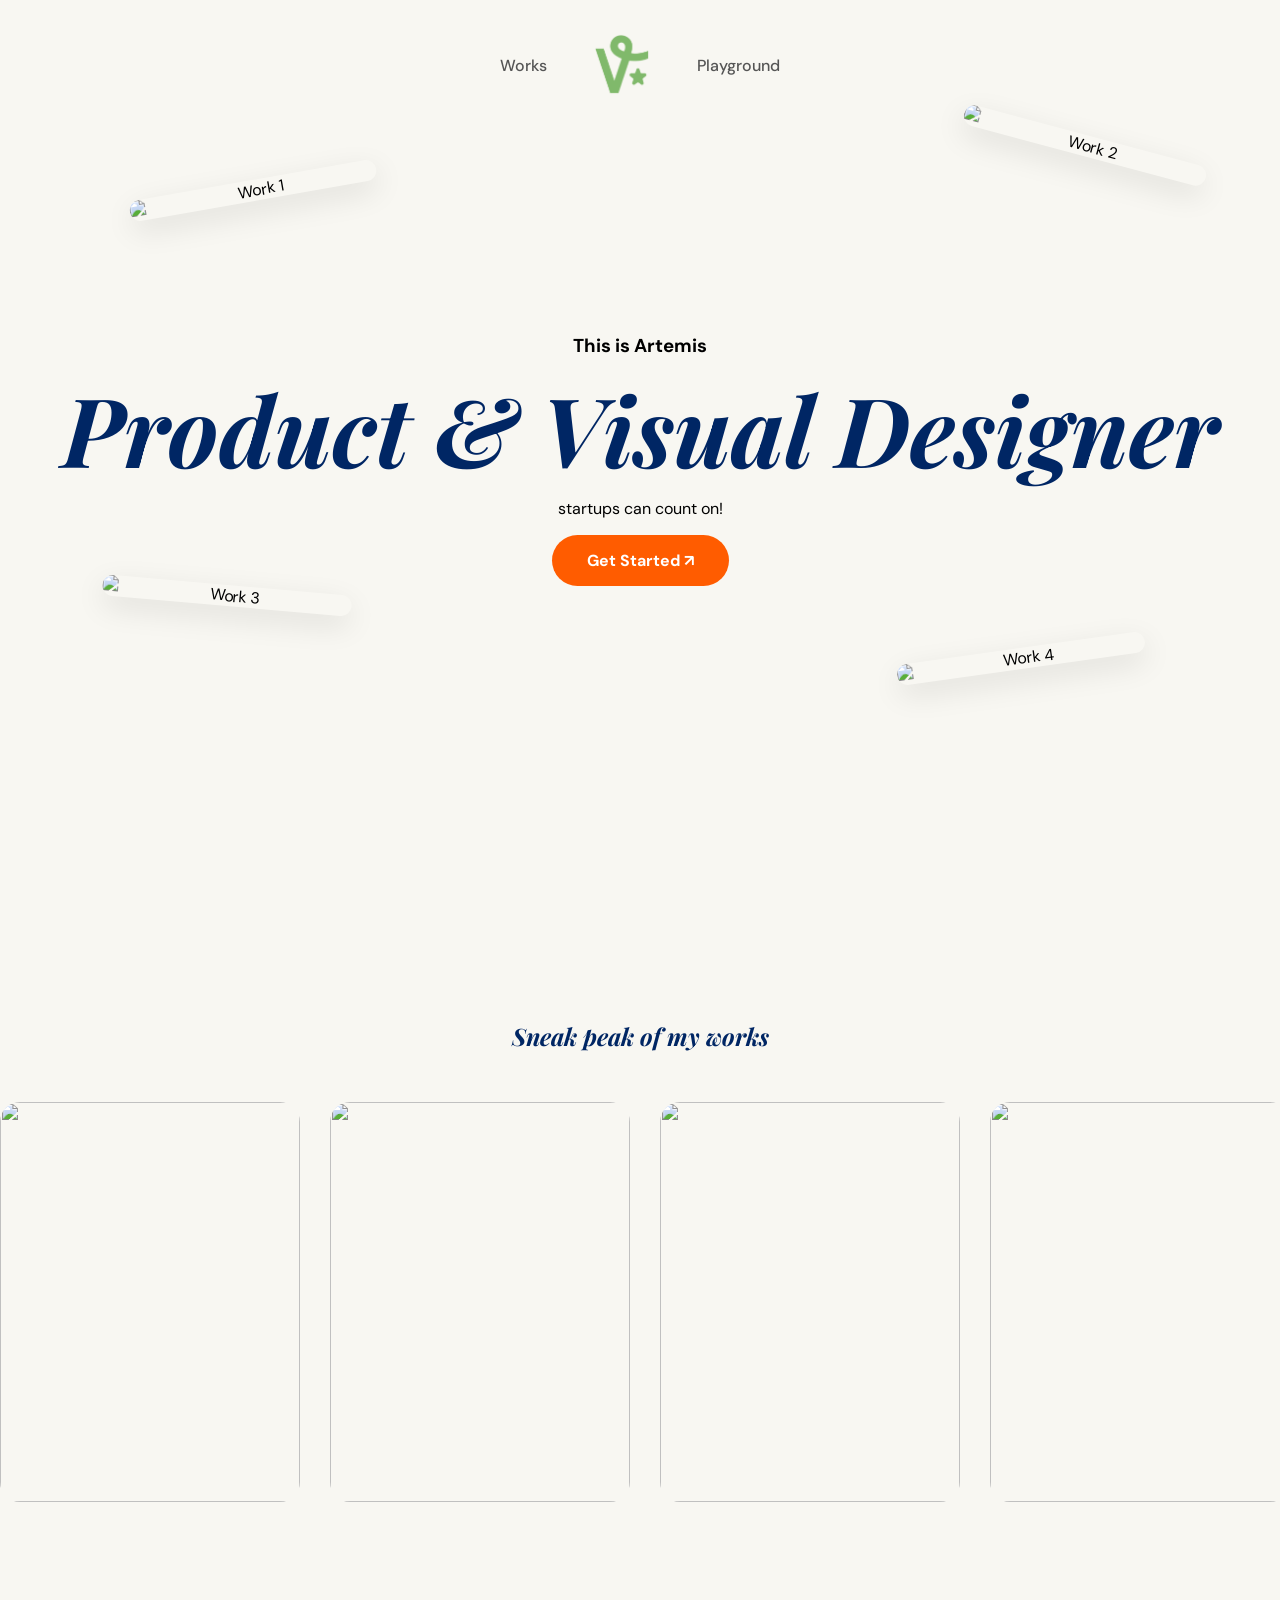
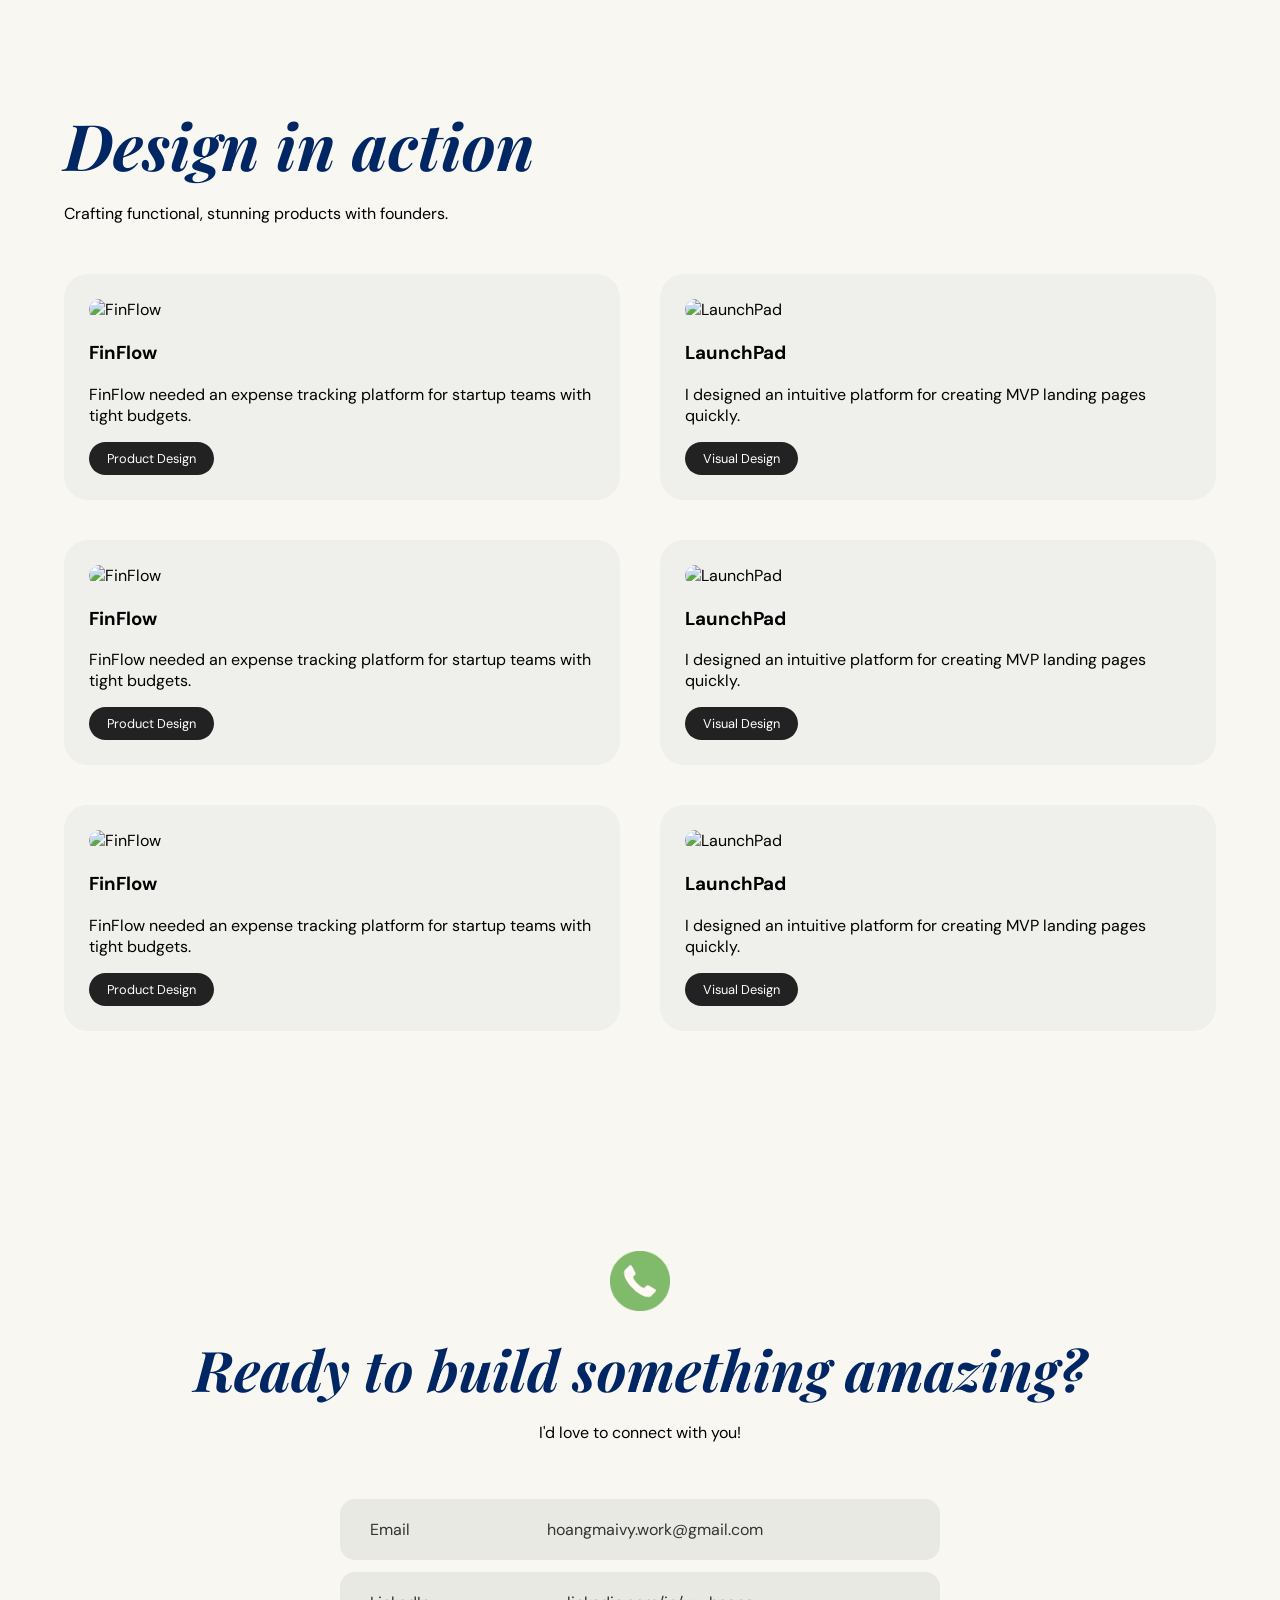
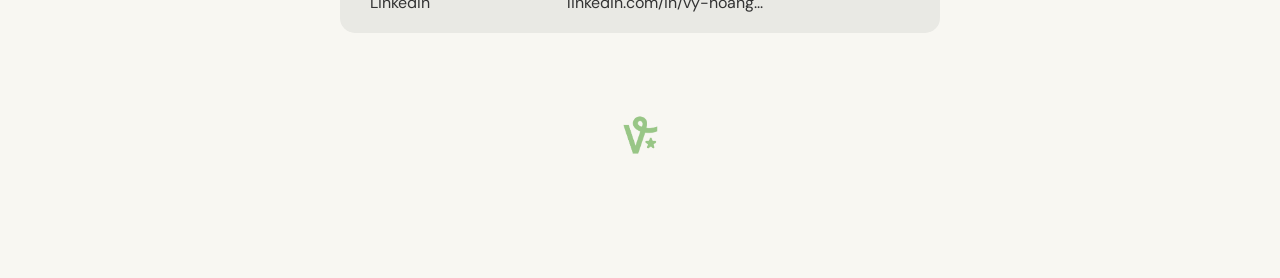
==== index.html @ 800710d6 "Add files via upload" ====
<!DOCTYPE html>
<html lang="en">
<head>
    <meta charset="UTF-8">
    <meta name="viewport" content="width=device-width, initial-scale=1.0">
    <title>Artemis | Product & Visual Designer</title>
    <!-- Fonts -->
    <link href="https://fonts.googleapis.com/css2?family=DM+Sans:wght@400;500&family=Playfair+Display:ital,wght@0,700;1,700&display=swap" rel="stylesheet">
    <!-- Link to CSS -->
    <link rel="stylesheet" href="style.css">
</head>
<body>

    <!-- 1. HERO SECTION -->
    <section class="hero" id="hero">
        <nav class="nav-header">
            <span>Works</span>
            <img src="images/logo.png" alt="logo">
            <span>Playground</span>
        </nav>

        <div class="hero-content">
            <h3>This is Artemis</h3>
            <h1>Product & Visual Designer</h1>
            <p>startups can count on!</p>
            <a href="#projects" class="cta-button">Get Started ↗</a>
        </div>

        <!-- Burst Images (Placeholders) -->
        <img src="https://images.unsplash.com/photo-1579783902614-a3fb3927b6a5?q=80&w=400" class="burst-image img-1" alt="Work 1">
        <img src="https://images.unsplash.com/photo-1515405299443-8b0bb4283895?q=80&w=400" class="burst-image img-2" alt="Work 2">
        <img src="https://images.unsplash.com/photo-1549490349-8643362247b5?q=80&w=400" class="burst-image img-3" alt="Work 3">
        <img src="https://images.unsplash.com/photo-1618005182384-a83a8bd57fbe?q=80&w=400" class="burst-image img-4" alt="Work 4">
    </section>

    <!-- 2. SNEAK PEEK MARQUEE -->
    <section class="marquee-section">
        <h2>Sneak peak of my works</h2>
        <div class="marquee">
            <div class="marquee-track">
                <!-- Set 1 -->
                <div class="marquee-item"><img src="https://picsum.photos/400/500?random=1"></div>
                <div class="marquee-item"><img src="https://picsum.photos/400/600?random=2"></div>
                <div class="marquee-item"><img src="https://picsum.photos/400/500?random=3"></div>
                <div class="marquee-item"><img src="https://picsum.photos/400/500?random=4"></div>
                <!-- Duplicate Set for infinite loop -->
                <div class="marquee-item"><img src="https://picsum.photos/400/500?random=1"></div>
                <div class="marquee-item"><img src="https://picsum.photos/400/600?random=2"></div>
                <div class="marquee-item"><img src="https://picsum.photos/400/500?random=3"></div>
                <div class="marquee-item"><img src="https://picsum.photos/400/500?random=4"></div>
            </div>
        </div>
    </section>

    <!-- 3. DESIGN IN ACTION -->
    <section class="projects-section" id="projects">
        <div class="section-header">
            <h2>Design in action</h2>
            <p>Crafting functional, stunning products with founders.</p>
        </div>
        <div class="project-grid">
            <!-- Project 1 -->
            <a href="project-one.html" class="project-card">
                <div class="image-container">
                    <img src="https://images.unsplash.com/photo-1551288049-bebda4e38f71?q=80&w=800" alt="FinFlow">
                    <div class="floating-btn">↗</div>
                </div>
                <h3>FinFlow</h3>
                <p>FinFlow needed an expense tracking platform for startup teams with tight budgets.</p>
                <span class="tag">Product Design</span>
            </a>
            <!-- Project 2 -->
            <a href="project-two.html" class="project-card">
                <div class="image-container">
                    <img src="https://images.unsplash.com/photo-1460925895917-afdab827c52f?q=80&w=800" alt="LaunchPad">
                    <div class="floating-btn">↗</div>
                </div>
                <h3>LaunchPad</h3>
                <p>I designed an intuitive platform for creating MVP landing pages quickly.</p>
                <span class="tag">Visual Design</span>
            </a>
            <!-- Project 3 -->
            <a href="project-three.html" class="project-card">
                <div class="image-container">
                    <img src="https://images.unsplash.com/photo-1551288049-bebda4e38f71?q=80&w=800" alt="FinFlow">
                    <div class="floating-btn">↗</div>
                </div>
                <h3>FinFlow</h3>
                <p>FinFlow needed an expense tracking platform for startup teams with tight budgets.</p>
                <span class="tag">Product Design</span>
            </a>
            <!-- Project 3 -->
            <a href="project-four.html" class="project-card">
                <div class="image-container">
                    <img src="https://images.unsplash.com/photo-1460925895917-afdab827c52f?q=80&w=800" alt="LaunchPad">
                    <div class="floating-btn">↗</div>
                </div>
                <h3>LaunchPad</h3>
                <p>I designed an intuitive platform for creating MVP landing pages quickly.</p>
                <span class="tag">Visual Design</span>
            </a>
            <!-- Project 5 -->
            <a href="project-five.html" class="project-card">
                <div class="image-container">
                    <img src="https://images.unsplash.com/photo-1551288049-bebda4e38f71?q=80&w=800" alt="FinFlow">
                    <div class="floating-btn">↗</div>
                </div>
                <h3>FinFlow</h3>
                <p>FinFlow needed an expense tracking platform for startup teams with tight budgets.</p>
                <span class="tag">Product Design</span>
            </a>
            <!-- Project 6 -->
            <a href="project-six.html" class="project-card">
                <div class="image-container">
                    <img src="https://images.unsplash.com/photo-1460925895917-afdab827c52f?q=80&w=800" alt="LaunchPad">
                    <div class="floating-btn">↗</div>
                </div>
                <h3>LaunchPad</h3>
                <p>I designed an intuitive platform for creating MVP landing pages quickly.</p>
                <span class="tag">Visual Design</span>
            </a>
        </div>
    </section>

    <!-- 4. CONTACT PLACEHOLDER (Injected via JS) -->
    <div id="footer-placeholder"></div>

    <!-- Script links -->
    <script src="script.js"></script>
</body>
</html>
---- style.css ----
:root {
    --bg-color: #f8f7f2;
    --primary-blue: #002664;
    --accent-orange: #ff5c00;
    --text-gray: #555;
}

body, html {
    margin: 0; padding: 0;
    background-color: var(--bg-color);
    font-family: 'DM Sans', sans-serif;
    overflow-x: hidden;
}

/* HERO */
.hero {
    position: relative; width: 100vw; height: 100vh;
    display: flex; flex-direction: column; justify-content: center; align-items: center;
    text-align: center; overflow: hidden;
}

.nav-header {
    position: absolute; top: 30px; width: 100%;
    display: flex; justify-content: center; align-items: center; gap: 40px;
    font-weight: 500; color: var(--text-gray); z-index: 20;
}

.nav-header img {
    width: 70px;      /* Adjust this number until it looks right */
    height: auto;     /* Keeps the proportions correct */
    display: block;
}

.hero-content { z-index: 10; pointer-events: none; }
.hero-content h1 { 
    font-family: 'Playfair Display', serif; font-size: clamp(3rem, 8vw, 6rem); 
    font-style: italic; color: var(--primary-blue); line-height: 1.1; margin: 10px 0;
}

.cta-button {
    display: inline-block; background-color: var(--accent-orange); color: white;
    padding: 15px 35px; border-radius: 50px; text-decoration: none; font-weight: bold;
    pointer-events: auto; transition: transform 0.3s ease;
}

/* BURST ANIMATION */
.burst-image {
    position: absolute; width: 250px; border-radius: 12px;
    box-shadow: 0 10px 30px rgba(0,0,0,0.1); opacity: 0;
    top: 50%; left: 50%; transform: translate(-50%, -50%) scale(0);
    transition: all 1.2s cubic-bezier(0.16, 1, 0.3, 1);
}

.loaded .img-1 { top: 20%; left: 10%; transform: scale(1) rotate(-10deg); opacity: 1; }
.loaded .img-2 { top: 15%; left: 75%; transform: scale(1) rotate(15deg); opacity: 1; }
.loaded .img-3 { top: 65%; left: 8%; transform: scale(1) rotate(5deg); opacity: 1; }
.loaded .img-4 { top: 72%; left: 70%; transform: scale(1) rotate(-8deg); opacity: 1; }

/* MARQUEE */
.marquee-section { padding: 100px 0; text-align: center; }
.marquee-section h2 { font-family: 'Playfair Display', serif; font-style: italic; color: var(--primary-blue); margin-bottom: 50px; }
.marquee { width: 100%; overflow: hidden; display: flex; }
.marquee-track { display: flex; gap: 30px; animation: scroll 30s linear infinite; min-width: max-content; }
.marquee-item { width: 300px; height: 400px; border-radius: 20px; overflow: hidden; }
.marquee-item img { width: 100%; height: 100%; object-fit: cover; }
@keyframes scroll { from { transform: translateX(0); } to { transform: translateX(-50%); } }

/* PROJECTS (DESIGN IN ACTION) */
.projects-section { padding: 100px 5%; max-width: 1200px; margin: 0 auto; }
.section-header h2 { font-family: 'Playfair Display', serif; font-style: italic; font-size: 4rem; color: var(--primary-blue); margin: 0; }
.project-grid { display: grid; grid-template-columns: 1fr 1fr; gap: 40px; margin-top: 50px; }
.project-card { 
    background: #efefeb; padding: 25px; border-radius: 24px; text-decoration: none; color: inherit;
    transition: transform 0.6s cubic-bezier(0.34, 1.56, 0.64, 1); 
}
.project-card:hover { transform: scale(1.03); }
.image-container { position: relative; border-radius: 16px; overflow: hidden; margin-bottom: 20px; }
.image-container img { width: 100%; display: block; }

.floating-btn {
    position: absolute; bottom: 20px; right: 20px; width: 50px; height: 50px;
    background: #222; color: white; border-radius: 50%; display: flex; 
    align-items: center; justify-content: center; opacity: 0; transform: translateY(10px);
    transition: 0.3s ease;
}
.project-card:hover .floating-btn { opacity: 1; transform: translateY(0); }
.tag { display: inline-block; padding: 8px 18px; background: #222; color: white; border-radius: 20px; font-size: 0.8rem; }

/* CONTACT (SHARED STYLES) */
.contact-section { padding: 120px 5%; text-align: center; display: flex; flex-direction: column; align-items: center; }
.contact-section h2 { font-family: 'Playfair Display', serif; font-style: italic; font-size: 3.5rem; color: var(--primary-blue); margin: 0; }
.contact-container { width: 100%; max-width: 600px; margin-top: 40px; display: flex; flex-direction: column; gap: 12px; }
.contact-item { 
    background: #e9e9e4; padding: 20px 30px; border-radius: 15px; text-decoration: none; color: #333;
    display: flex; justify-content: space-between; transition: 0.3s;
}
.contact-item:hover { transform: translateY(-5px); background: #e0e0da; }
.contact-item::after { content: '↗'; opacity: 0; transition: 0.3s; }
.contact-item:hover::after { opacity: 1; }

.contact-icon {
    width: 60px;      /* Adjust this to make it smaller/larger */
    height: auto;
    margin-bottom: 20px;
}

.footer-logo {
    width: 45px;      /* Size for the very bottom mark */
    height: auto;
    margin-top: 80px;
    opacity: 0.8;     /* Makes it look a bit more subtle */
}
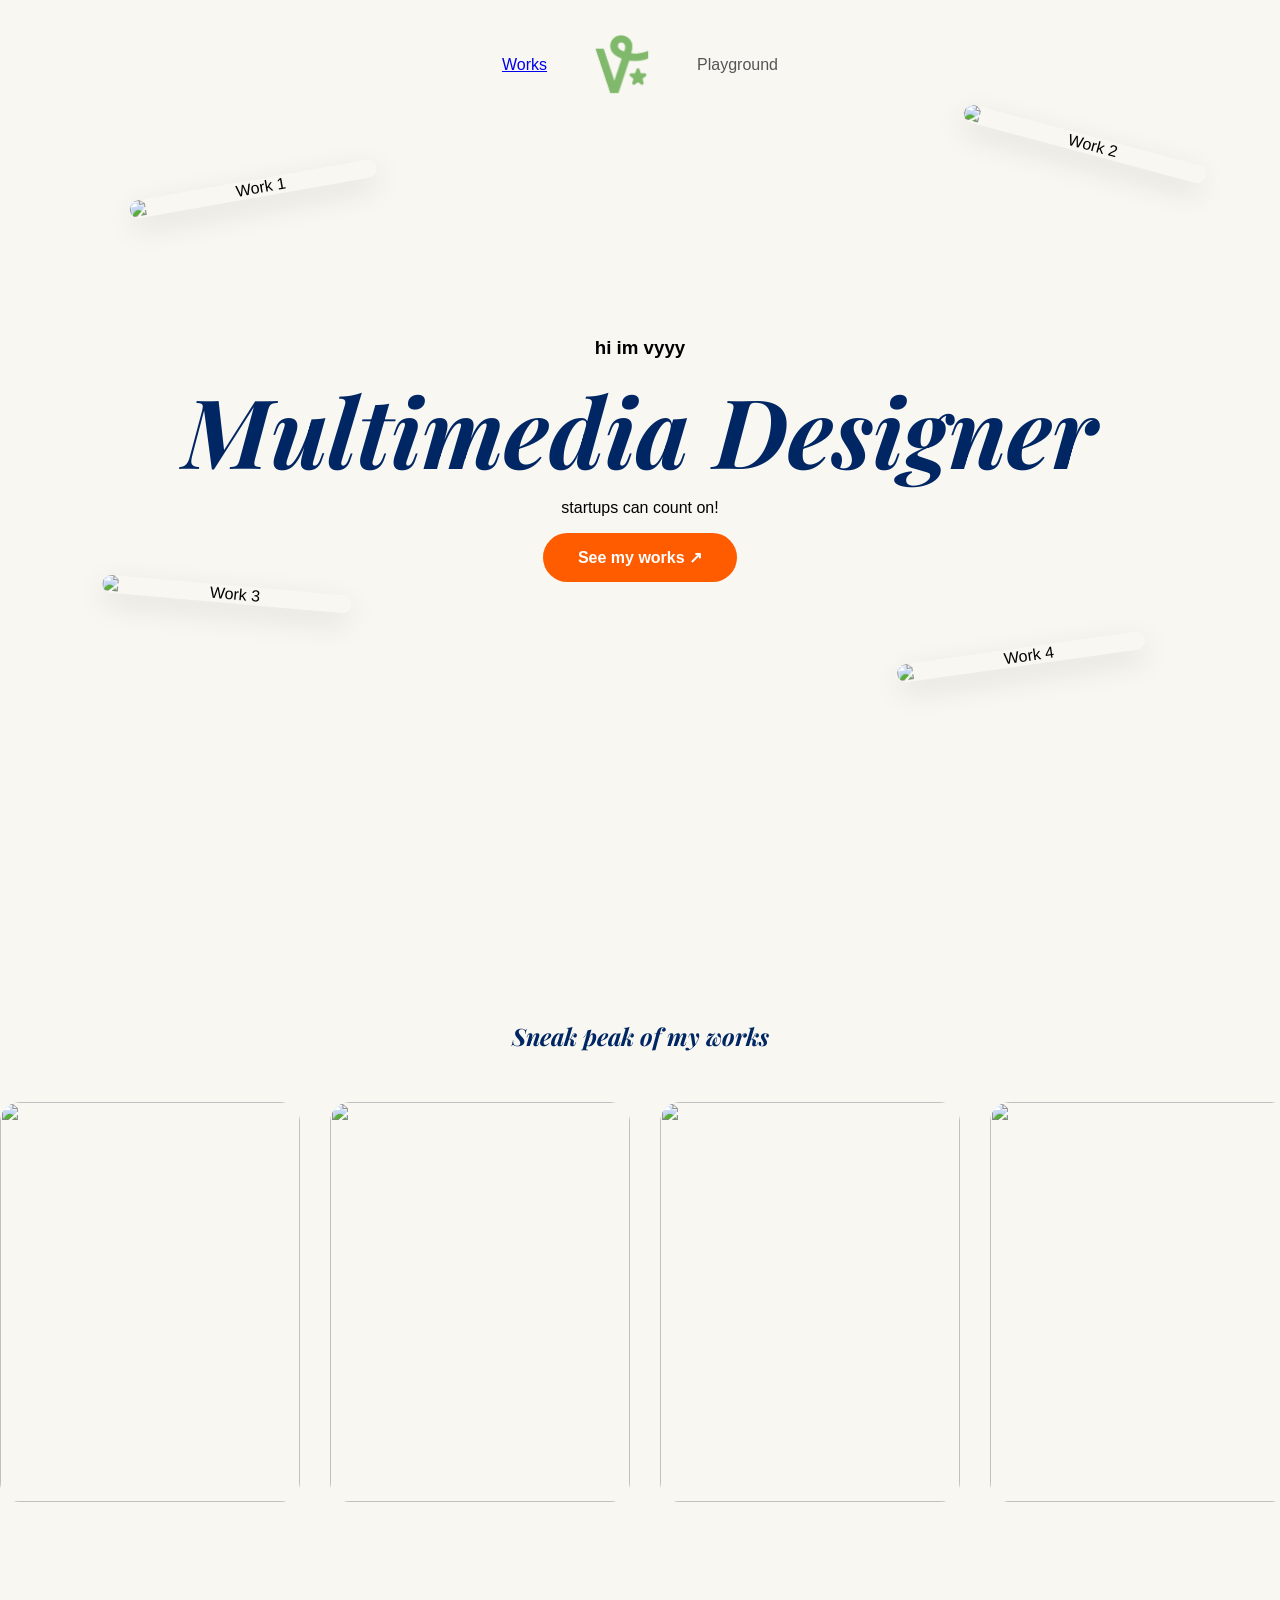
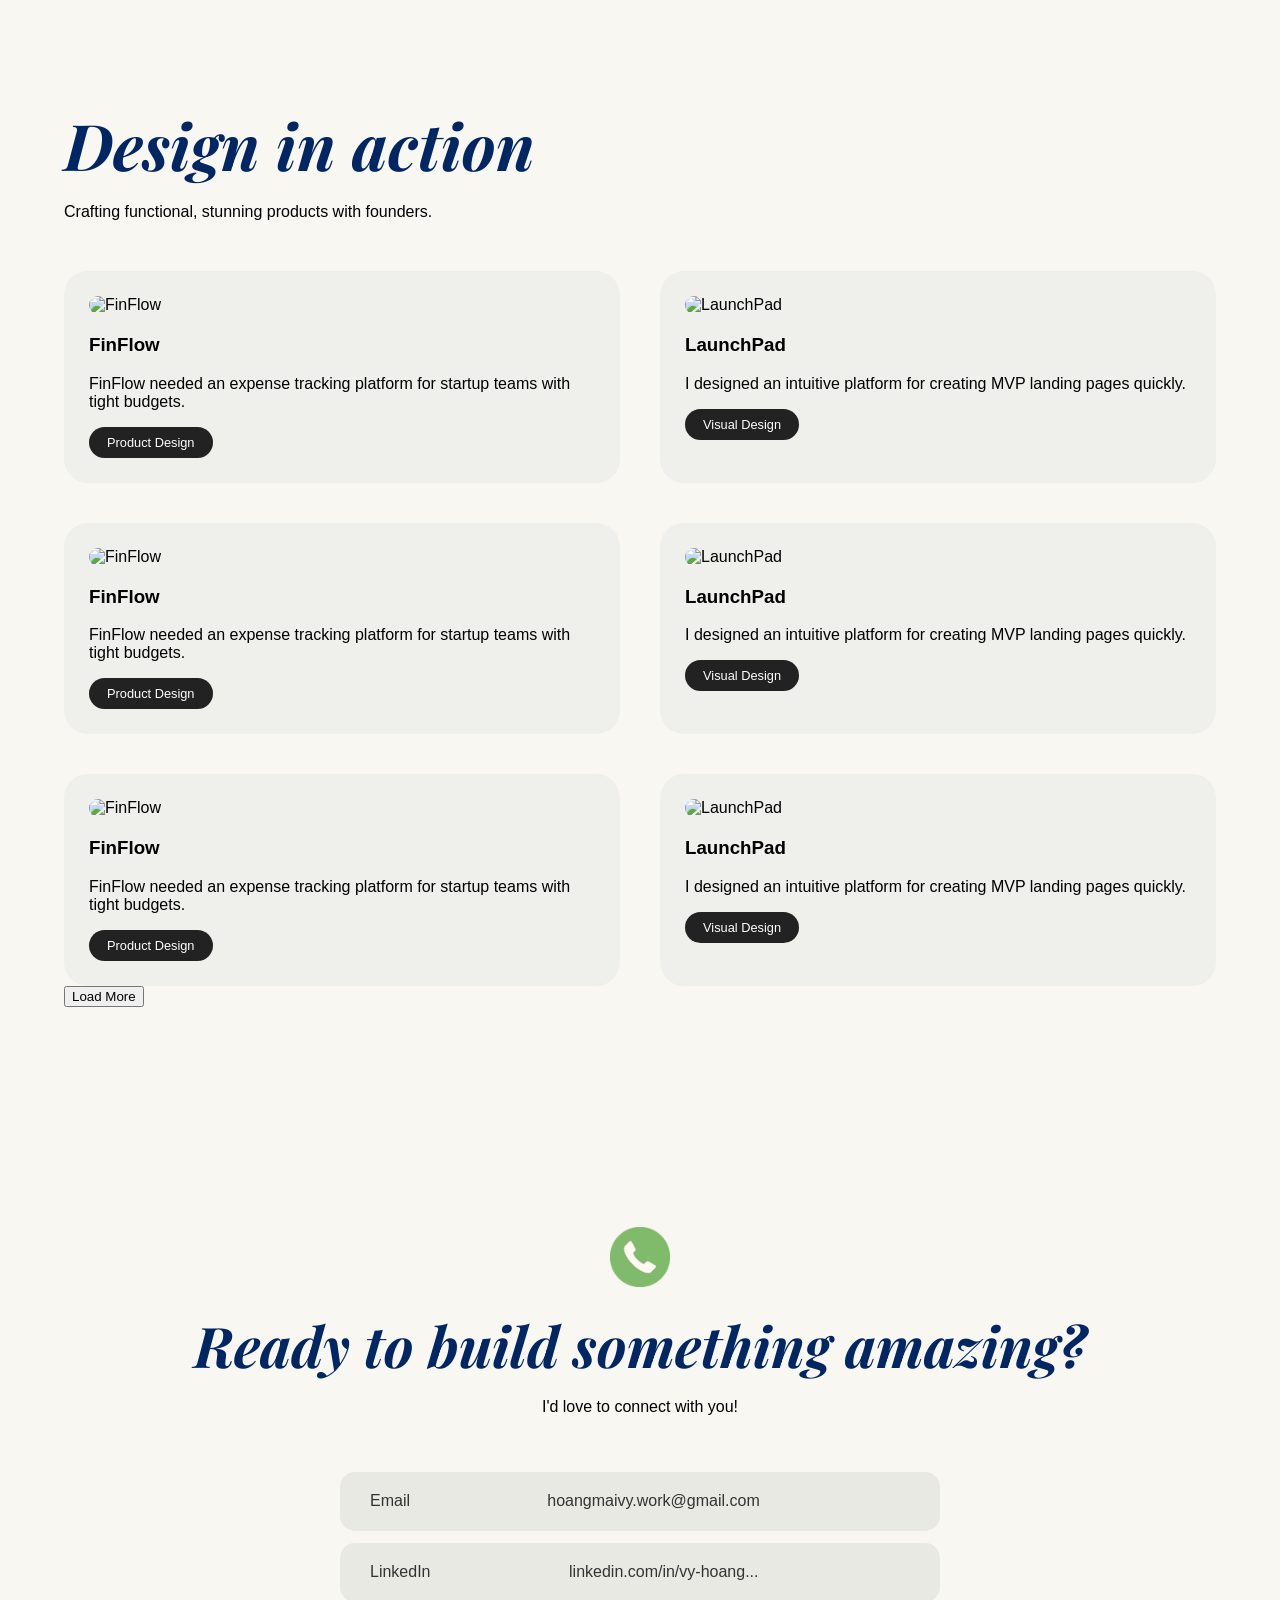
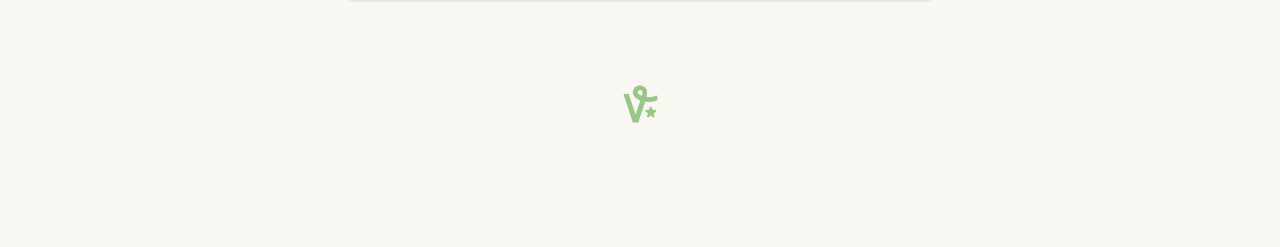
==== commit 70856e3b: "Update index.html" ====
--- a/index.html
+++ b/index.html
@@ -4,8 +4,12 @@
     <meta charset="UTF-8">
     <meta name="viewport" content="width=device-width, initial-scale=1.0">
     <title>Artemis | Product & Visual Designer</title>
+    <!-- Basic Favicon -->
+    <link rel="icon" type="image/png" href="images/favicon.png">
     <!-- Fonts -->
-    <link href="https://fonts.googleapis.com/css2?family=DM+Sans:wght@400;500&family=Playfair+Display:ital,wght@0,700;1,700&display=swap" rel="stylesheet">
+    <link rel="preconnect" href="https://fonts.googleapis.com">
+    <link rel="preconnect" href="https://fonts.gstatic.com" crossorigin>
+    <link href="https://fonts.googleapis.com/css2?family=Bubblegum+Sans&family=Englebert&family=Fugaz+One&family=Galindo&family=Montserrat:ital,wght@0,100..900;1,100..900&family=Playfair+Display:ital,wght@0,400..900;1,400..900&display=swap" rel="stylesheet">
     <!-- Link to CSS -->
     <link rel="stylesheet" href="style.css">
 </head>
@@ -14,16 +18,16 @@
     <!-- 1. HERO SECTION -->
     <section class="hero" id="hero">
         <nav class="nav-header">
-            <span>Works</span>
-            <img src="images/logo.png" alt="logo">
+            <a href="works.html">Works</a>
+            <a href="index.html"><img src="images/logo.png" class="nav-logo" alt="logo"></a>
             <span>Playground</span>
         </nav>
 
         <div class="hero-content">
-            <h3>This is Artemis</h3>
-            <h1>Product & Visual Designer</h1>
+            <h3>hi im vyyy</h3>
+            <h1>Multimedia Designer</h1>
             <p>startups can count on!</p>
-            <a href="#projects" class="cta-button">Get Started ↗</a>
+            <a href="works.html" class="cta-button">See my works ↗</a>
         </div>
 
         <!-- Burst Images (Placeholders) -->
@@ -58,7 +62,7 @@
             <h2>Design in action</h2>
             <p>Crafting functional, stunning products with founders.</p>
         </div>
-        <div class="project-grid">
+        <div class="project-grid" id="project-grid">
             <!-- Project 1 -->
             <a href="project-one.html" class="project-card">
                 <div class="image-container">
@@ -120,6 +124,10 @@
                 <span class="tag">Visual Design</span>
             </a>
         </div>
+        <!-- The Load More Button -->
+        <div class="load-more-container">
+            <button id="load-more-btn" class="load-more-btn">Load More</button>
+        </div>
     </section>
 
     <!-- 4. CONTACT PLACEHOLDER (Injected via JS) -->
@@ -128,4 +136,4 @@
     <!-- Script links -->
     <script src="script.js"></script>
 </body>
-</html>+</html>
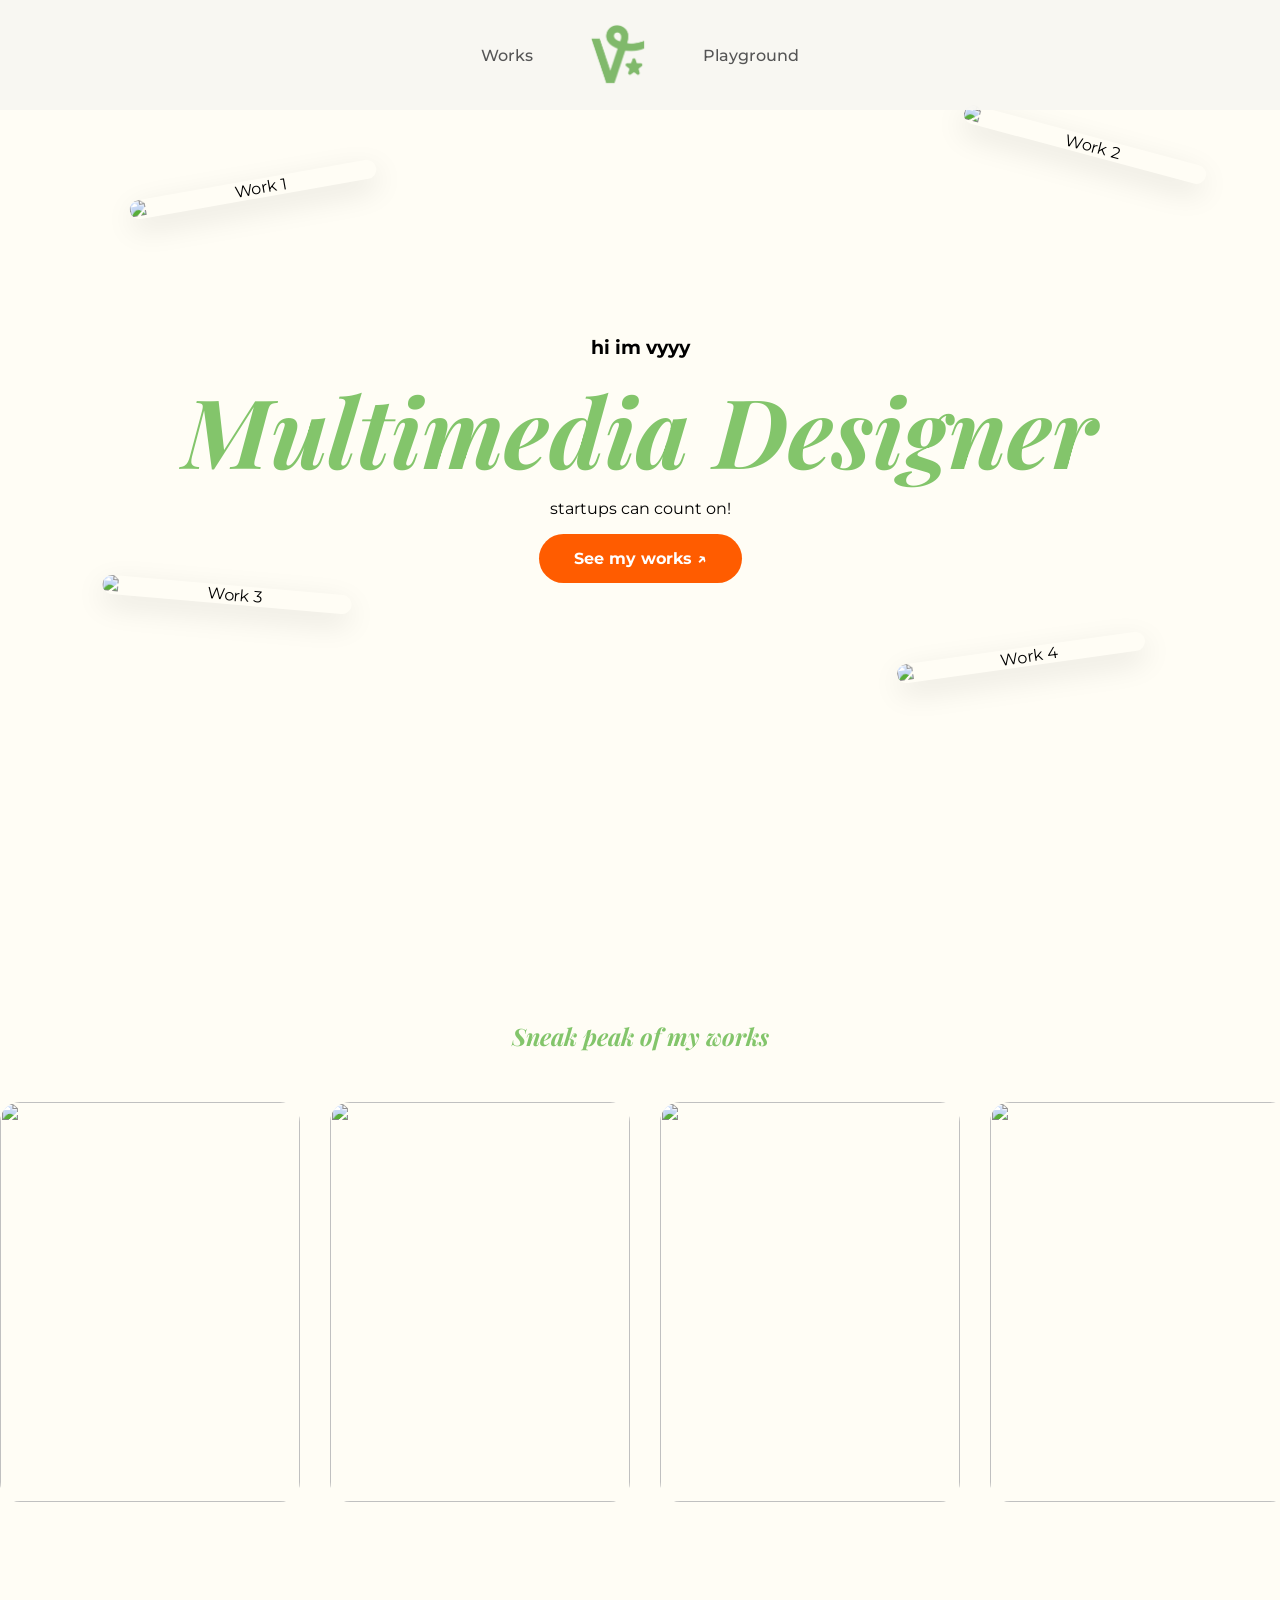
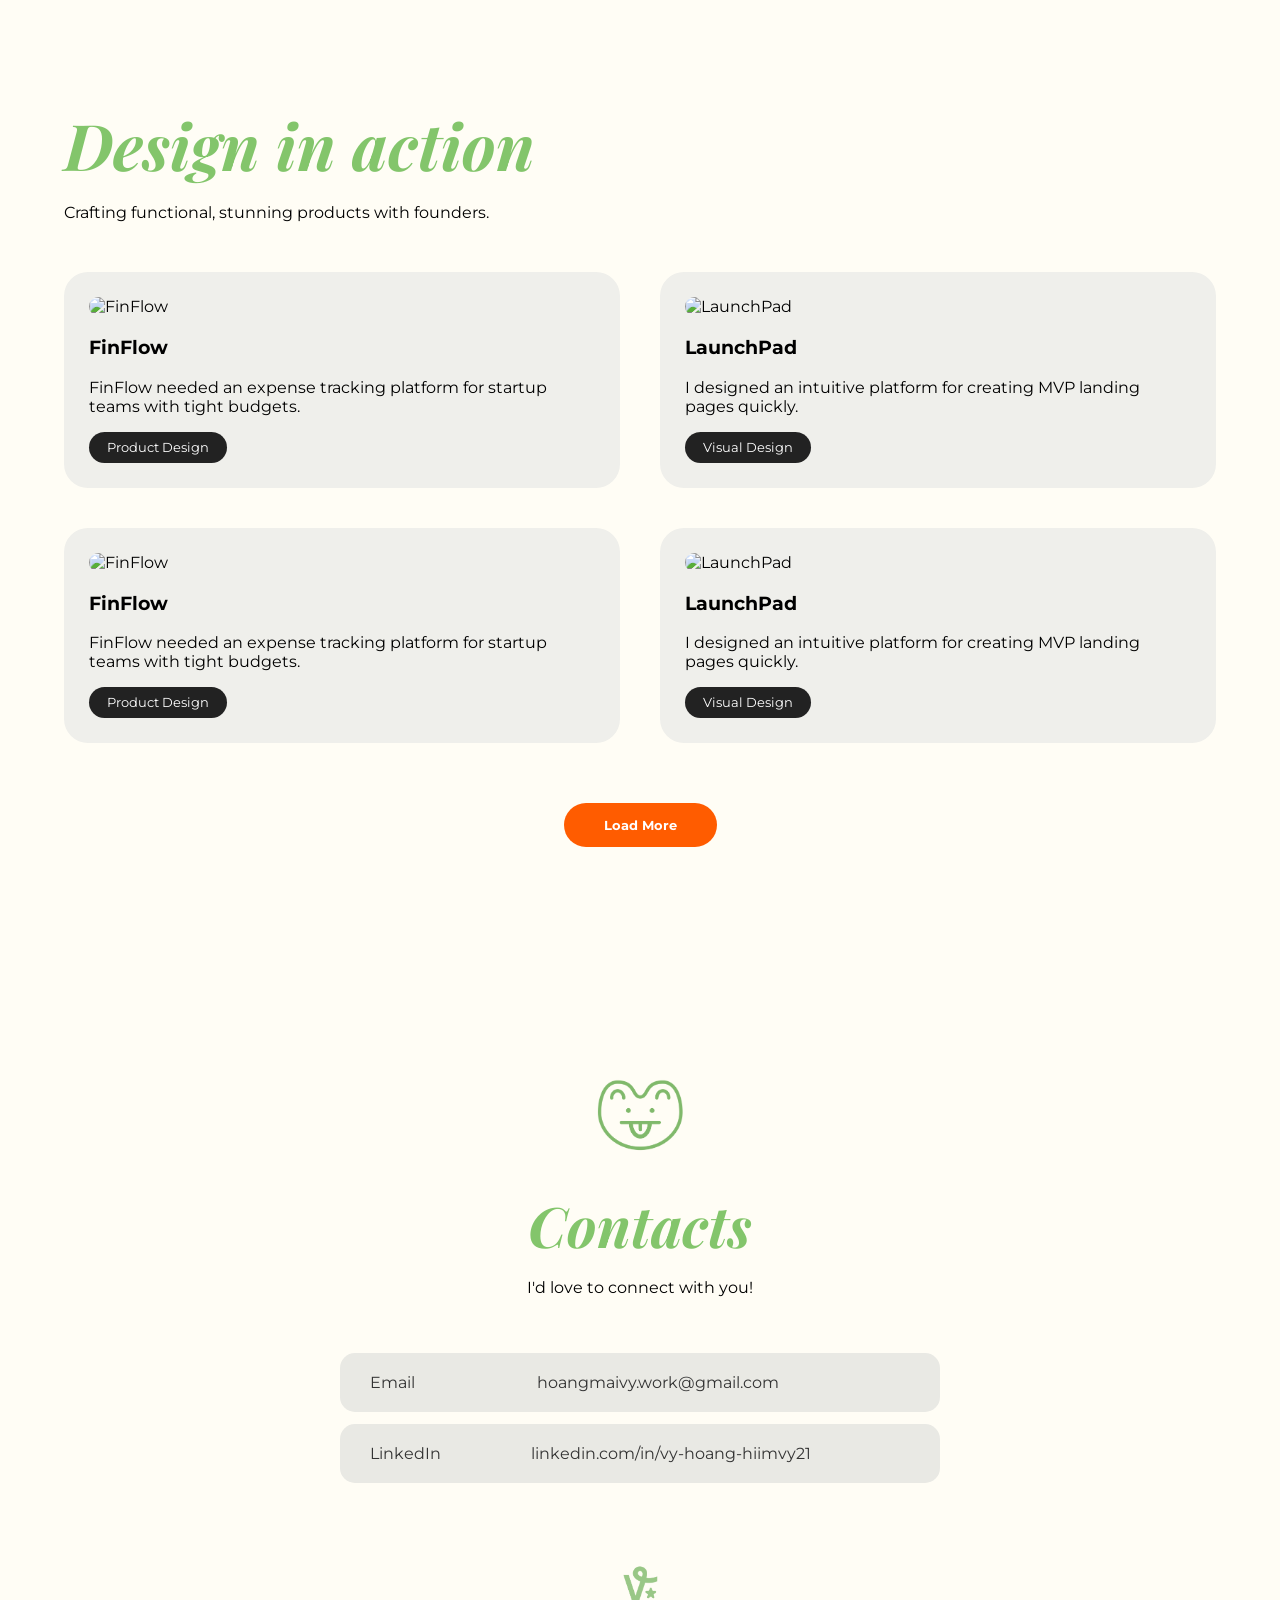
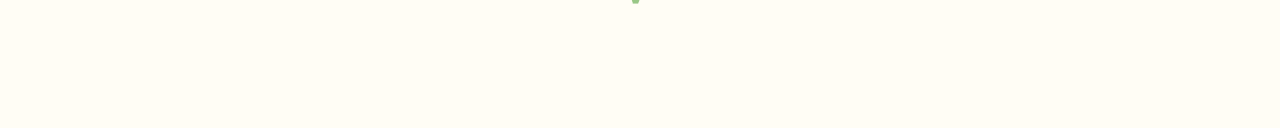
==== commit f96a2a67: "Update index.html" ====
--- a/index.html
+++ b/index.html
@@ -3,7 +3,7 @@
 <head>
     <meta charset="UTF-8">
     <meta name="viewport" content="width=device-width, initial-scale=1.0">
-    <title>Artemis | Product & Visual Designer</title>
+    <title>hi im vyyy | Multimedia Designer</title>
     <!-- Basic Favicon -->
     <link rel="icon" type="image/png" href="images/favicon.png">
     <!-- Fonts -->
--- a/style.css
+++ b/style.css
@@ -1,6 +1,6 @@
 :root {
-    --bg-color: #f8f7f2;
-    --primary-blue: #002664;
+    --bg-color: #FFFDF5;
+    --primary-green: #83C56B;
     --accent-orange: #ff5c00;
     --text-gray: #555;
 }
@@ -8,7 +8,7 @@
 body, html {
     margin: 0; padding: 0;
     background-color: var(--bg-color);
-    font-family: 'DM Sans', sans-serif;
+    font-family: "Montserrat", sans-serif;
     overflow-x: hidden;
 }
 
@@ -33,14 +33,15 @@
 
 .hero-content { z-index: 10; pointer-events: none; }
 .hero-content h1 { 
-    font-family: 'Playfair Display', serif; font-size: clamp(3rem, 8vw, 6rem); 
-    font-style: italic; color: var(--primary-blue); line-height: 1.1; margin: 10px 0;
+    font-family: "Playfair Display", serif; font-size: clamp(3rem, 8vw, 6rem); 
+    font-style: italic; color: var(--primary-green); line-height: 1.1; margin: 10px 0;
 }
 
 .cta-button {
     display: inline-block; background-color: var(--accent-orange); color: white;
     padding: 15px 35px; border-radius: 50px; text-decoration: none; font-weight: bold;
-    pointer-events: auto; transition: transform 0.3s ease;
+    pointer-events: auto; 
+    transition: transform 0.3s cubic-bezier(0.175, 0.885, 0.32, 1.275);
 }
 
 /* BURST ANIMATION */
@@ -58,7 +59,7 @@
 
 /* MARQUEE */
 .marquee-section { padding: 100px 0; text-align: center; }
-.marquee-section h2 { font-family: 'Playfair Display', serif; font-style: italic; color: var(--primary-blue); margin-bottom: 50px; }
+.marquee-section h2 { font-family: 'Playfair Display', serif; font-style: italic; color: var(--primary-green); margin-bottom: 50px; }
 .marquee { width: 100%; overflow: hidden; display: flex; }
 .marquee-track { display: flex; gap: 30px; animation: scroll 30s linear infinite; min-width: max-content; }
 .marquee-item { width: 300px; height: 400px; border-radius: 20px; overflow: hidden; }
@@ -67,7 +68,7 @@
 
 /* PROJECTS (DESIGN IN ACTION) */
 .projects-section { padding: 100px 5%; max-width: 1200px; margin: 0 auto; }
-.section-header h2 { font-family: 'Playfair Display', serif; font-style: italic; font-size: 4rem; color: var(--primary-blue); margin: 0; }
+.section-header h2 { font-family: 'Playfair Display', serif; font-style: italic; font-size: 4rem; color: var(--primary-green); margin: 0; }
 .project-grid { display: grid; grid-template-columns: 1fr 1fr; gap: 40px; margin-top: 50px; }
 .project-card { 
     background: #efefeb; padding: 25px; border-radius: 24px; text-decoration: none; color: inherit;
@@ -86,9 +87,56 @@
 .project-card:hover .floating-btn { opacity: 1; transform: translateY(0); }
 .tag { display: inline-block; padding: 8px 18px; background: #222; color: white; border-radius: 20px; font-size: 0.8rem; }
 
+
+
+/* Hide extra projects by default */
+.project-card.is-hidden {
+    display: none;
+}
+
+/* Load More Button Styling */
+.load-more-container {
+    text-align: center;
+    margin-top: 50px;
+}
+
+.load-more-btn {
+    background-color: var(--accent-orange);
+    color: white;
+    border: none;
+    padding: 15px 40px;
+    border-radius: 50px;
+    font-weight: bold;
+    cursor: pointer;
+    font-family: inherit;
+    transition: transform 0.3s ease, background-color 0.3s ease;
+}
+
+.load-more-btn:hover {
+    transform: scale(1.05);
+    background-color: #e65300;
+}
+
+/* THE MAGIC: Center the last item if it's the only one in the row */
+.project-card.centered-last {
+    grid-column: 1 / span 2; /* Stretch across both columns */
+    justify-self: center;    /* Center the card itself */
+    max-width: 580px;        /* Keep it the same width as the others */
+    width: 100%;
+}
+
+/* On mobile, remove the centering stretch */
+@media (max-width: 768px) {
+    .project-card.centered-last {
+        grid-column: span 1;
+    }
+}
+
+
+
 /* CONTACT (SHARED STYLES) */
 .contact-section { padding: 120px 5%; text-align: center; display: flex; flex-direction: column; align-items: center; }
-.contact-section h2 { font-family: 'Playfair Display', serif; font-style: italic; font-size: 3.5rem; color: var(--primary-blue); margin: 0; }
+.contact-section h2 { font-family: 'Playfair Display', serif; font-style: italic; font-size: 3.5rem; color: var(--primary-green); margin: 0; }
 .contact-container { width: 100%; max-width: 600px; margin-top: 40px; display: flex; flex-direction: column; gap: 12px; }
 .contact-item { 
     background: #e9e9e4; padding: 20px 30px; border-radius: 15px; text-decoration: none; color: #333;
@@ -98,8 +146,8 @@
 .contact-item::after { content: '↗'; opacity: 0; transition: 0.3s; }
 .contact-item:hover::after { opacity: 1; }
 
-.contact-icon {
-    width: 60px;      /* Adjust this to make it smaller/larger */
+.mascot-icon {
+    width: 100px;      /* Adjust this to make it smaller/larger */
     height: auto;
     margin-bottom: 20px;
 }
@@ -109,4 +157,223 @@
     height: auto;
     margin-top: 80px;
     opacity: 0.8;     /* Makes it look a bit more subtle */
-}+}
+
+
+/* --- SHARED NAV LOGO FIX --- */
+.nav-header {
+    position: fixed; /* Keep nav at top while scrolling */
+    top: 0; left: 0; width: 100%;
+    padding: 20px 0;
+    display: flex; justify-content: center; align-items: center; gap: 50px;
+    background: rgba(248, 247, 242, 0.9); /* Slight blur background */
+    backdrop-filter: blur(10px);
+    z-index: 1000;
+}
+
+.nav-logo {
+    width: 50px; /* FIXED SIZE FOR LOGO */
+    height: auto;
+    transition: transform 0.3s ease;
+}
+
+.nav-logo:hover { transform: scale(1.1); }
+
+.nav-header a {
+    text-decoration: none; color: #555; font-weight: 500;
+}
+
+
+
+/* --- WORKS PAGE SPECIFIC --- */
+
+.works-header {
+    padding: 160px 5% 40px;
+    text-align: center;
+    max-width: 800px;
+    margin: 0 auto;
+}
+
+.works-header h1 {
+    font-family: 'Playfair Display', serif;
+    font-style: italic;
+    font-size: 5rem;
+    color: var(--primary-green);
+    margin-bottom: 10px;
+}
+
+.works-header p {
+    font-size: 1.1rem;
+    color: #666;
+    line-height: 1.6;
+}
+
+.works-grid-container {
+    max-width: 1200px;
+    margin: 0 auto;
+    padding: 20px 5% 100px;
+}
+
+/* Handling the 5th card as a centered element if desired */
+.centered-card {
+    grid-column: 1 / span 2; /* Makes it wide */
+    max-width: 600px;        /* Limits the width to keep it looking clean */
+    margin: 0 auto;          /* Centers it in that row */
+}
+
+/* Load More Button */
+.load-more-container {
+    margin-top: 60px;
+    text-align: center;
+}
+
+.load-more-btn {
+    background-color: var(--accent-orange);
+    color: white;
+    border: none;
+    padding: 14px 40px;
+    border-radius: 50px;
+    font-weight: bold;
+    font-family: inherit;
+    cursor: pointer;
+    transition: transform 0.3s cubic-bezier(0.175, 0.885, 0.32, 1.275);
+}
+
+.load-more-btn:hover {
+    transform: scale(1.05);
+    background-color: #e65300;
+}
+
+/* Navigation "Active" link style */
+.nav-header a.active {
+    color: var(--primary-green);
+    border-bottom: 2px solid var(--primary-green);
+}
+
+/* RESPONSIVE MOBILE FIX */
+@media (max-width: 900px) {
+    .centered-card {
+        grid-column: span 1;
+        max-width: 100%;
+    }
+    .works-header h1 {
+        font-size: 3.5rem;
+    }
+}
+
+
+
+/* --- PROJECT DETAIL PAGES --- */
+.project-detail-hero {
+    padding: 150px 5% 60px;
+    text-align: center;
+    max-width: 1000px;
+    margin: 0 auto;
+}
+
+.project-detail-hero h1 {
+    font-family: 'Playfair Display', serif;
+    font-style: italic;
+    font-size: 5rem;
+    color: var(--primary-green);
+    margin-bottom: 10px;
+}
+
+.project-subtitle {
+    font-size: 1.2rem;
+    color: #666;
+    max-width: 700px;
+    margin: 0 auto 30px;
+}
+
+.main-hero-image {
+    width: 100%;
+    margin-top: 50px;
+    border-radius: 30px;
+    overflow: hidden;
+    box-shadow: 0 20px 50px rgba(0,0,0,0.1);
+}
+
+.main-hero-image img { width: 100%; display: block; }
+
+/* Overview Grid */
+.project-info-section {
+    padding: 80px 5%;
+    max-width: 1000px;
+    margin: 0 auto;
+}
+
+.overview-grid {
+    display: grid;
+    grid-template-columns: 1fr 2fr;
+    gap: 60px;
+}
+
+.meta-info {
+    display: flex;
+    flex-direction: column;
+    gap: 15px;
+    font-size: 0.95rem;
+}
+
+.meta-info strong { color: #222; }
+.meta-info span { color: #666; }
+
+.description h2 {
+    font-size: 2rem;
+    margin-bottom: 20px;
+}
+
+.description p {
+    font-size: 1.1rem;
+    line-height: 1.7;
+    color: #444;
+}
+
+/* Process Gallery */
+.process-section {
+    padding: 60px 5%;
+    max-width: 1000px;
+    margin: 0 auto;
+}
+
+.process-section h2 {
+    font-size: 2rem;
+    margin-bottom: 40px;
+}
+
+.process-gallery {
+    display: flex;
+    flex-direction: column;
+    gap: 40px;
+}
+
+.process-gallery img {
+    width: 100%;
+    border-radius: 20px;
+}
+
+/* Pagination */
+.project-pagination {
+    max-width: 1000px;
+    margin: 100px auto 0;
+    padding: 40px 5%;
+    border-top: 1px solid #ddd;
+    display: flex;
+    justify-content: space-between;
+}
+
+.project-pagination a {
+    text-decoration: none;
+    color: #888;
+    font-weight: 500;
+    transition: color 0.3s;
+}
+
+.project-pagination a:hover { color: #222; }
+
+/* Responsive adjustments */
+@media (max-width: 768px) {
+    .overview-grid { grid-template-columns: 1fr; gap: 30px; }
+    .project-detail-hero h1 { font-size: 3.5rem; }
+}
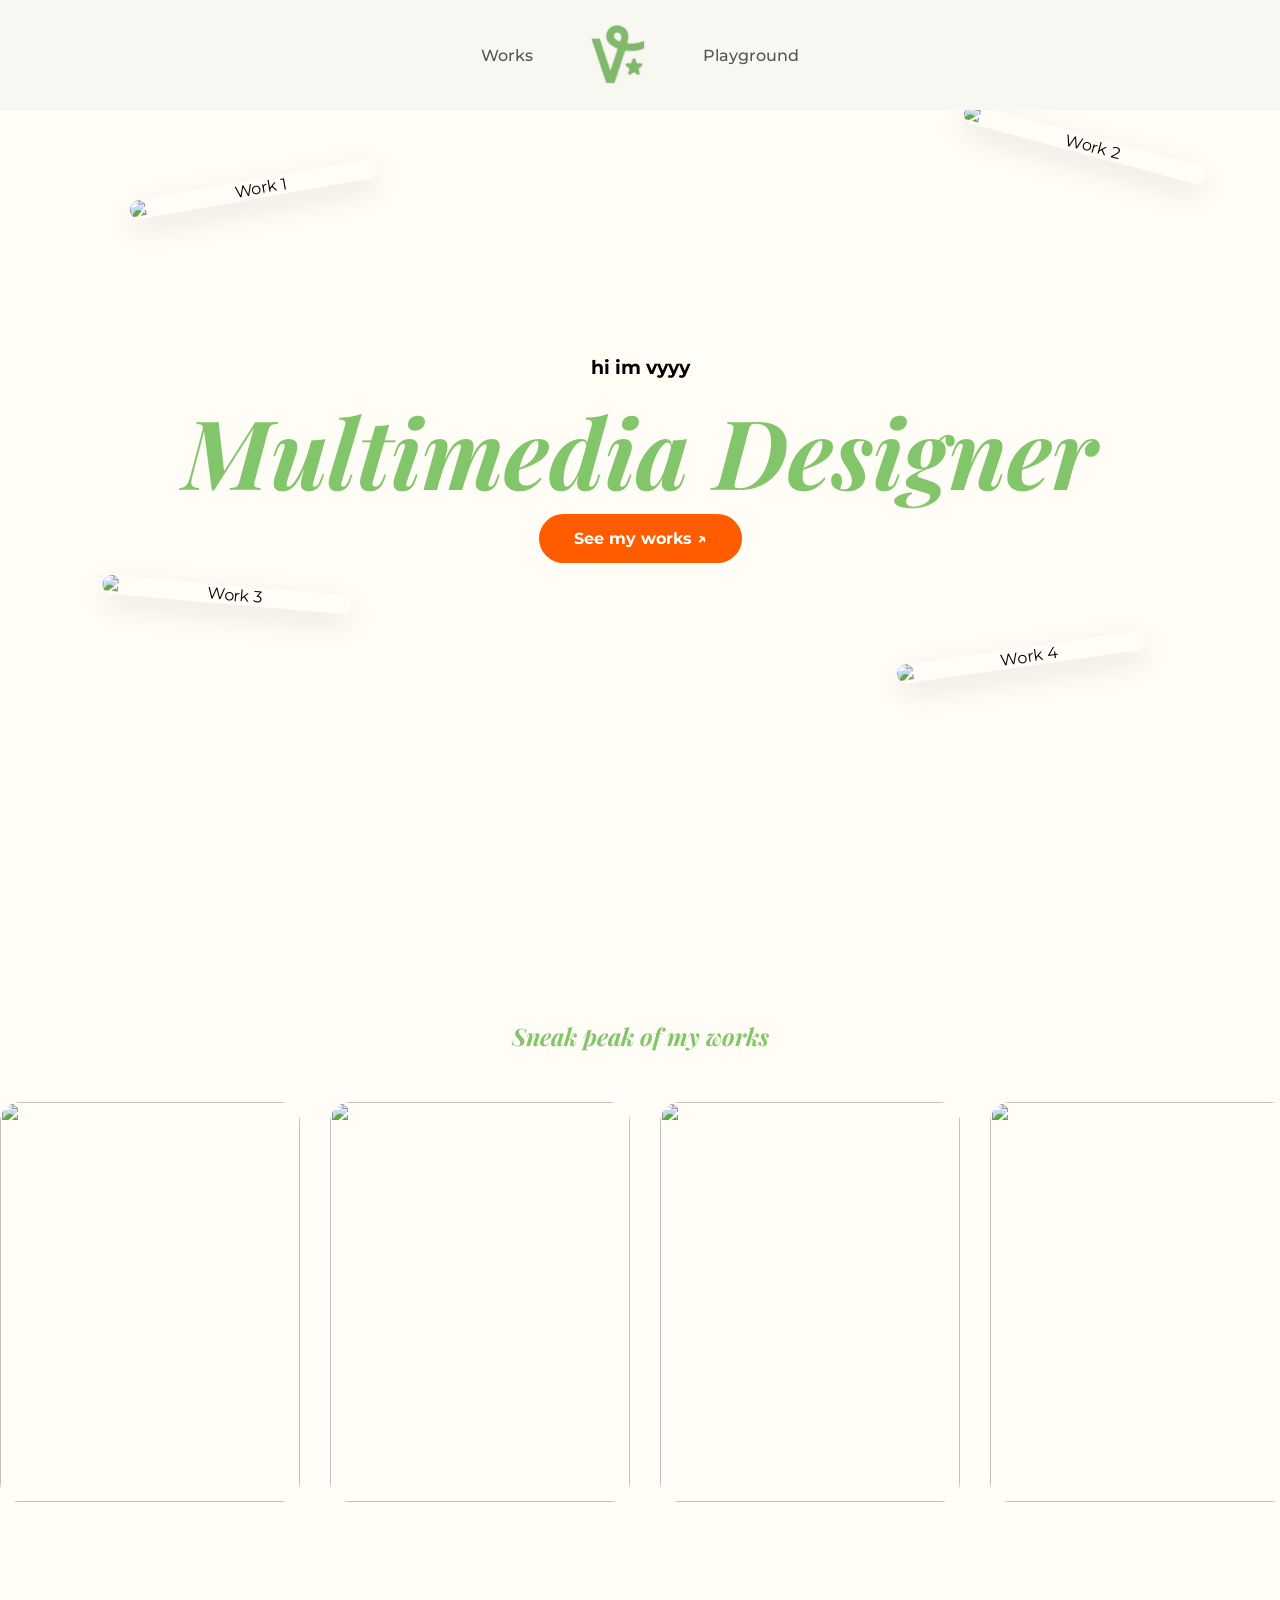
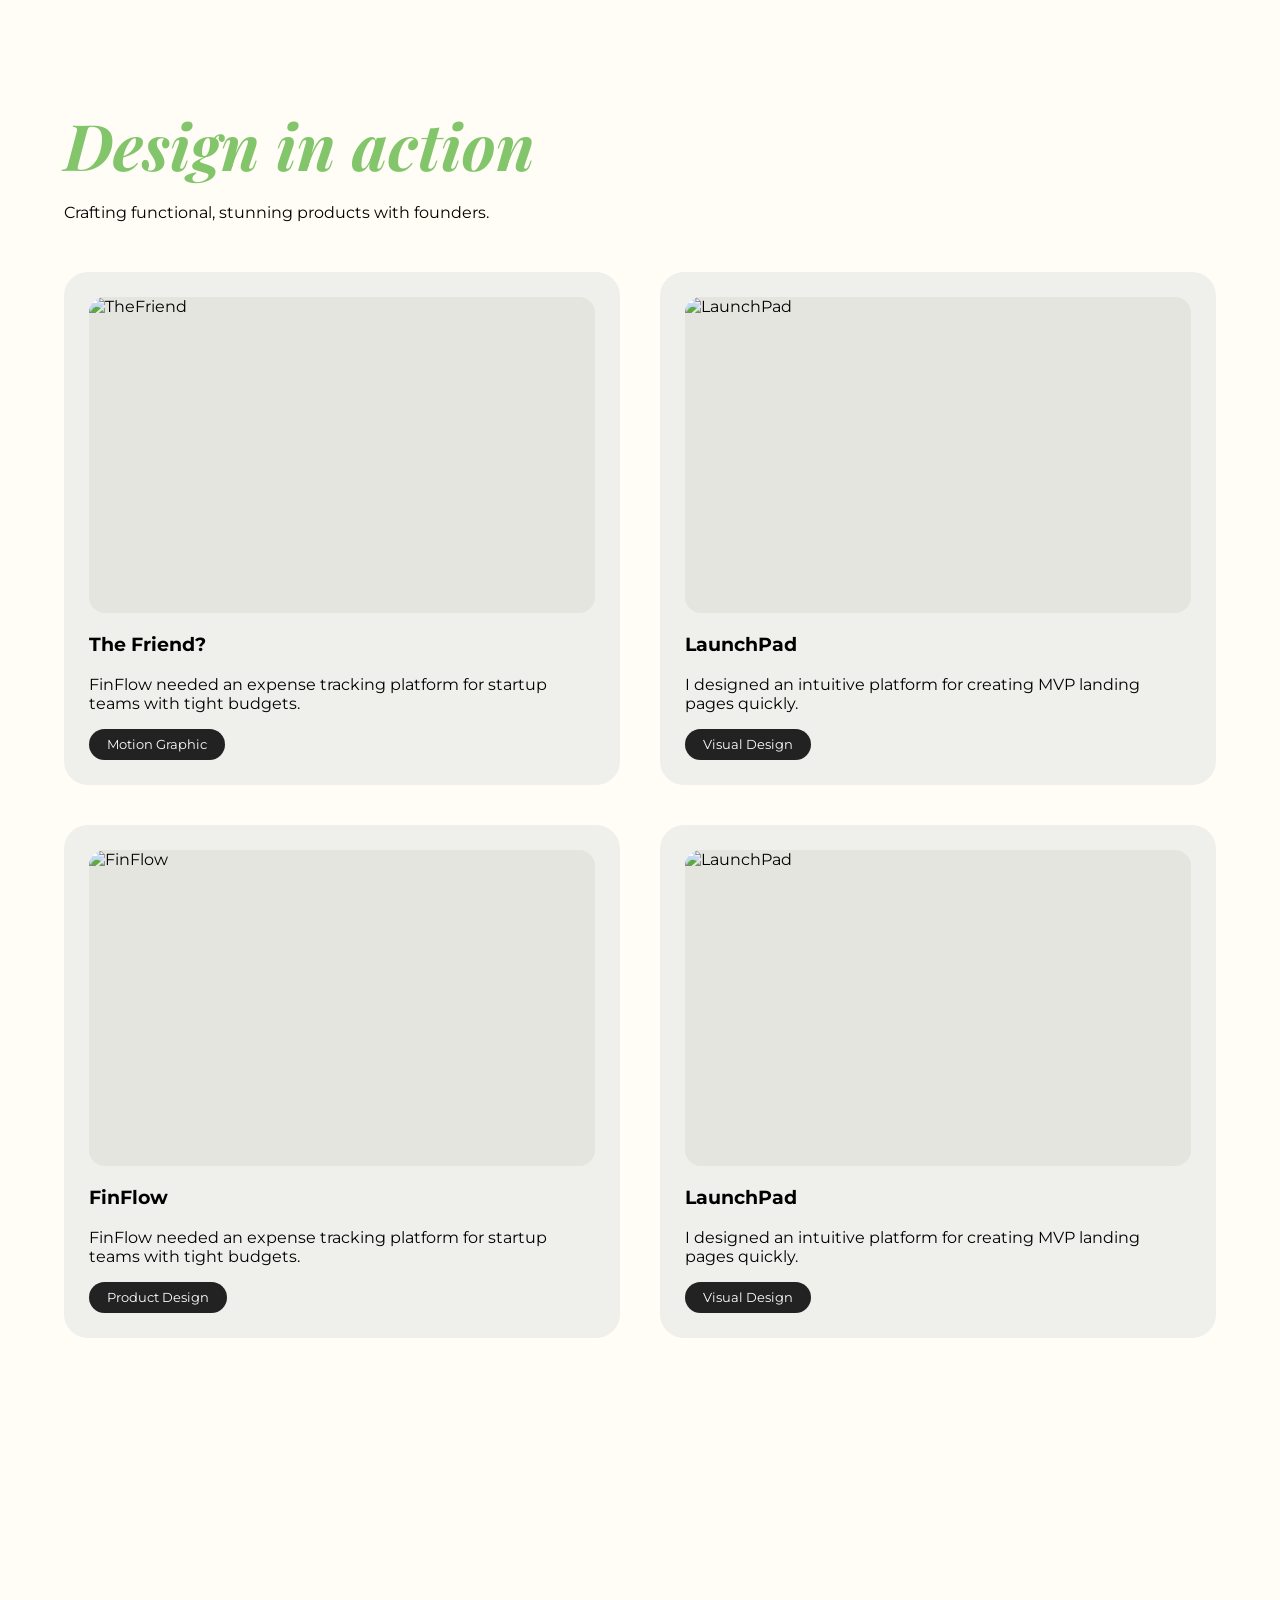
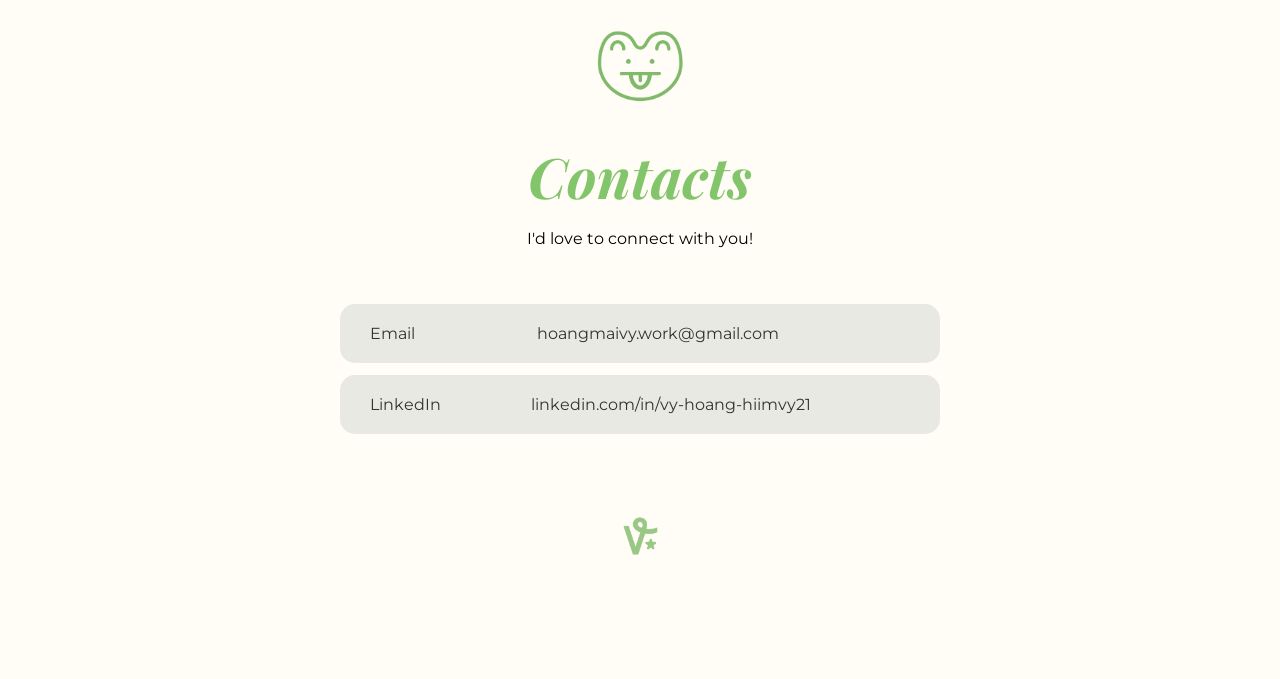
==== commit 5c0d7f64: "Update index.html" ====
--- a/index.html
+++ b/index.html
@@ -20,18 +20,18 @@
         <nav class="nav-header">
             <a href="works.html">Works</a>
             <a href="index.html"><img src="images/logo.png" class="nav-logo" alt="logo"></a>
-            <span>Playground</span>
+            <a href="playground.html">Playground</a>
         </nav>
 
         <div class="hero-content">
             <h3>hi im vyyy</h3>
             <h1>Multimedia Designer</h1>
-            <p>startups can count on!</p>
+            <!-- <p>startups can count on!</p> -->
             <a href="works.html" class="cta-button">See my works ↗</a>
         </div>
 
         <!-- Burst Images (Placeholders) -->
-        <img src="https://images.unsplash.com/photo-1579783902614-a3fb3927b6a5?q=80&w=400" class="burst-image img-1" alt="Work 1">
+        <img src="images/TheFriendBurst.png" class="burst-image img-1" alt="Work 1">
         <img src="https://images.unsplash.com/photo-1515405299443-8b0bb4283895?q=80&w=400" class="burst-image img-2" alt="Work 2">
         <img src="https://images.unsplash.com/photo-1549490349-8643362247b5?q=80&w=400" class="burst-image img-3" alt="Work 3">
         <img src="https://images.unsplash.com/photo-1618005182384-a83a8bd57fbe?q=80&w=400" class="burst-image img-4" alt="Work 4">
@@ -66,12 +66,12 @@
             <!-- Project 1 -->
             <a href="project-one.html" class="project-card">
                 <div class="image-container">
-                    <img src="https://images.unsplash.com/photo-1551288049-bebda4e38f71?q=80&w=800" alt="FinFlow">
+                    <img src="images/TheFriendThumb.png" alt="TheFriend">
                     <div class="floating-btn">↗</div>
                 </div>
-                <h3>FinFlow</h3>
+                <h3>The Friend?</h3>
                 <p>FinFlow needed an expense tracking platform for startup teams with tight budgets.</p>
-                <span class="tag">Product Design</span>
+                <span class="tag">Motion Graphic</span>
             </a>
             <!-- Project 2 -->
             <a href="project-two.html" class="project-card">
@@ -93,7 +93,7 @@
                 <p>FinFlow needed an expense tracking platform for startup teams with tight budgets.</p>
                 <span class="tag">Product Design</span>
             </a>
-            <!-- Project 3 -->
+            <!-- Project 4 -->
             <a href="project-four.html" class="project-card">
                 <div class="image-container">
                     <img src="https://images.unsplash.com/photo-1460925895917-afdab827c52f?q=80&w=800" alt="LaunchPad">
@@ -103,7 +103,9 @@
                 <p>I designed an intuitive platform for creating MVP landing pages quickly.</p>
                 <span class="tag">Visual Design</span>
             </a>
-            <!-- Project 5 -->
+
+            <!--
+            Project 5 
             <a href="project-five.html" class="project-card">
                 <div class="image-container">
                     <img src="https://images.unsplash.com/photo-1551288049-bebda4e38f71?q=80&w=800" alt="FinFlow">
@@ -113,7 +115,8 @@
                 <p>FinFlow needed an expense tracking platform for startup teams with tight budgets.</p>
                 <span class="tag">Product Design</span>
             </a>
-            <!-- Project 6 -->
+            
+            Project 6 
             <a href="project-six.html" class="project-card">
                 <div class="image-container">
                     <img src="https://images.unsplash.com/photo-1460925895917-afdab827c52f?q=80&w=800" alt="LaunchPad">
@@ -123,6 +126,8 @@
                 <p>I designed an intuitive platform for creating MVP landing pages quickly.</p>
                 <span class="tag">Visual Design</span>
             </a>
+            -->
+    
         </div>
         <!-- The Load More Button -->
         <div class="load-more-container">
--- a/style.css
+++ b/style.css
@@ -66,6 +66,8 @@
 .marquee-item img { width: 100%; height: 100%; object-fit: cover; }
 @keyframes scroll { from { transform: translateX(0); } to { transform: translateX(-50%); } }
 
+
+
 /* PROJECTS (DESIGN IN ACTION) */
 .projects-section { padding: 100px 5%; max-width: 1200px; margin: 0 auto; }
 .section-header h2 { font-family: 'Playfair Display', serif; font-style: italic; font-size: 4rem; color: var(--primary-green); margin: 0; }
@@ -75,19 +77,45 @@
     transition: transform 0.6s cubic-bezier(0.34, 1.56, 0.64, 1); 
 }
 .project-card:hover { transform: scale(1.03); }
-.image-container { position: relative; border-radius: 16px; overflow: hidden; margin-bottom: 20px; }
-.image-container img { width: 100%; display: block; }
+.image-container { 
+    width: 100%;
+    aspect-ratio: 16 / 10; /* This forces every box to be the exact same shape */
+    border-radius: 16px; 
+    overflow: hidden; 
+    margin-bottom: 20px;
+    background-color: #e5e5df; /* A slight tint for empty space if needed */
+}
+.image-container img { 
+    width: 100%; 
+    height: 100%; 
+    display: block; 
+    object-fit: cover; /* This makes the image fill the box perfectly without white gaps */
+    object-position: center;
+}
 
 .floating-btn {
-    position: absolute; bottom: 20px; right: 20px; width: 50px; height: 50px;
-    background: #222; color: white; border-radius: 50%; display: flex; 
-    align-items: center; justify-content: center; opacity: 0; transform: translateY(10px);
-    transition: 0.3s ease;
+    position: absolute; 
+    bottom: 25px; /* Aligns with card padding */
+    right: 25px;  /* Aligns with card padding */
+    width: 50px; 
+    height: 50px;
+    background: #222; 
+    color: white; 
+    border-radius: 50%; 
+    display: flex; 
+    align-items: center; 
+    justify-content: center; 
+    opacity: 0; 
+    transform: translateY(10px);
+    transition: all 0.3s ease;
+    z-index: 5;
 }
 .project-card:hover .floating-btn { opacity: 1; transform: translateY(0); }
 .tag { display: inline-block; padding: 8px 18px; background: #222; color: white; border-radius: 20px; font-size: 0.8rem; }
 
-
+.project-card h3, .project-card p {
+    padding-right: 40px; 
+}
 
 /* Hide extra projects by default */
 .project-card.is-hidden {
@@ -244,11 +272,73 @@
     background-color: #e65300;
 }
 
-/* Navigation "Active" link style */
-.nav-header a.active {
+/* --- UPDATED NAVIGATION HOVER EFFECTS --- */
+
+/* --- NAVIGATION LOGO (No underline, just scale) --- */
+.nav-logo {
+    width: 70px;
+    height: auto;
+    display: block;
+    transition: transform 0.3s cubic-bezier(0.175, 0.885, 0.32, 1.275);
+}
+
+.nav-header a:has(.nav-logo):hover {
+    transform: scale(1.1); /* Only the logo grows */
+    background: none;      /* Ensures no background colors appear */
+}
+
+/* --- NAVIGATION TEXT LINKS (Underline + Lift) --- */
+/* Target the 'Works' link and 'Playground' span specifically */
+.nav-header a:not(:has(.nav-logo)), 
+.nav-header span {
+    text-decoration: none;
+    color: #555;
+    font-weight: 500;
+    position: relative;
+    cursor: pointer;
+    display: inline-block;
+    transition: color 0.3s ease, transform 0.3s cubic-bezier(0.175, 0.885, 0.32, 1.275);
+}
+
+/* Lift and Color change on hover for text only */
+.nav-header a:not(:has(.nav-logo)):hover,
+.nav-header span:hover {
     color: var(--primary-green);
-    border-bottom: 2px solid var(--primary-green);
-}
+    transform: translateY(-3px);
+}
+
+/* The animated underline for text only */
+.nav-header a:not(:has(.nav-logo))::after,
+.nav-header span::after {
+    content: '';
+    position: absolute;
+    width: 100%;
+    height: 2px;
+    bottom: -6px;
+    left: 0;
+    background-color: var(--primary-green);
+    transform: scaleX(0);
+    transform-origin: bottom right;
+    transition: transform 0.4s cubic-bezier(0.175, 0.885, 0.32, 1.275);
+}
+
+/* Expand underline on hover for text only */
+.nav-header a:not(:has(.nav-logo)):hover::after,
+.nav-header span:hover::after {
+    transform: scaleX(1);
+    transform-origin: bottom left;
+}
+
+/* Active State for text only */
+.nav-header a.active:not(:has(.nav-logo)) {
+    color: var(--primary-green);
+}
+
+.nav-header a.active:not(:has(.nav-logo))::after {
+    transform: scaleX(1);
+}
+
+
 
 /* RESPONSIVE MOBILE FIX */
 @media (max-width: 900px) {
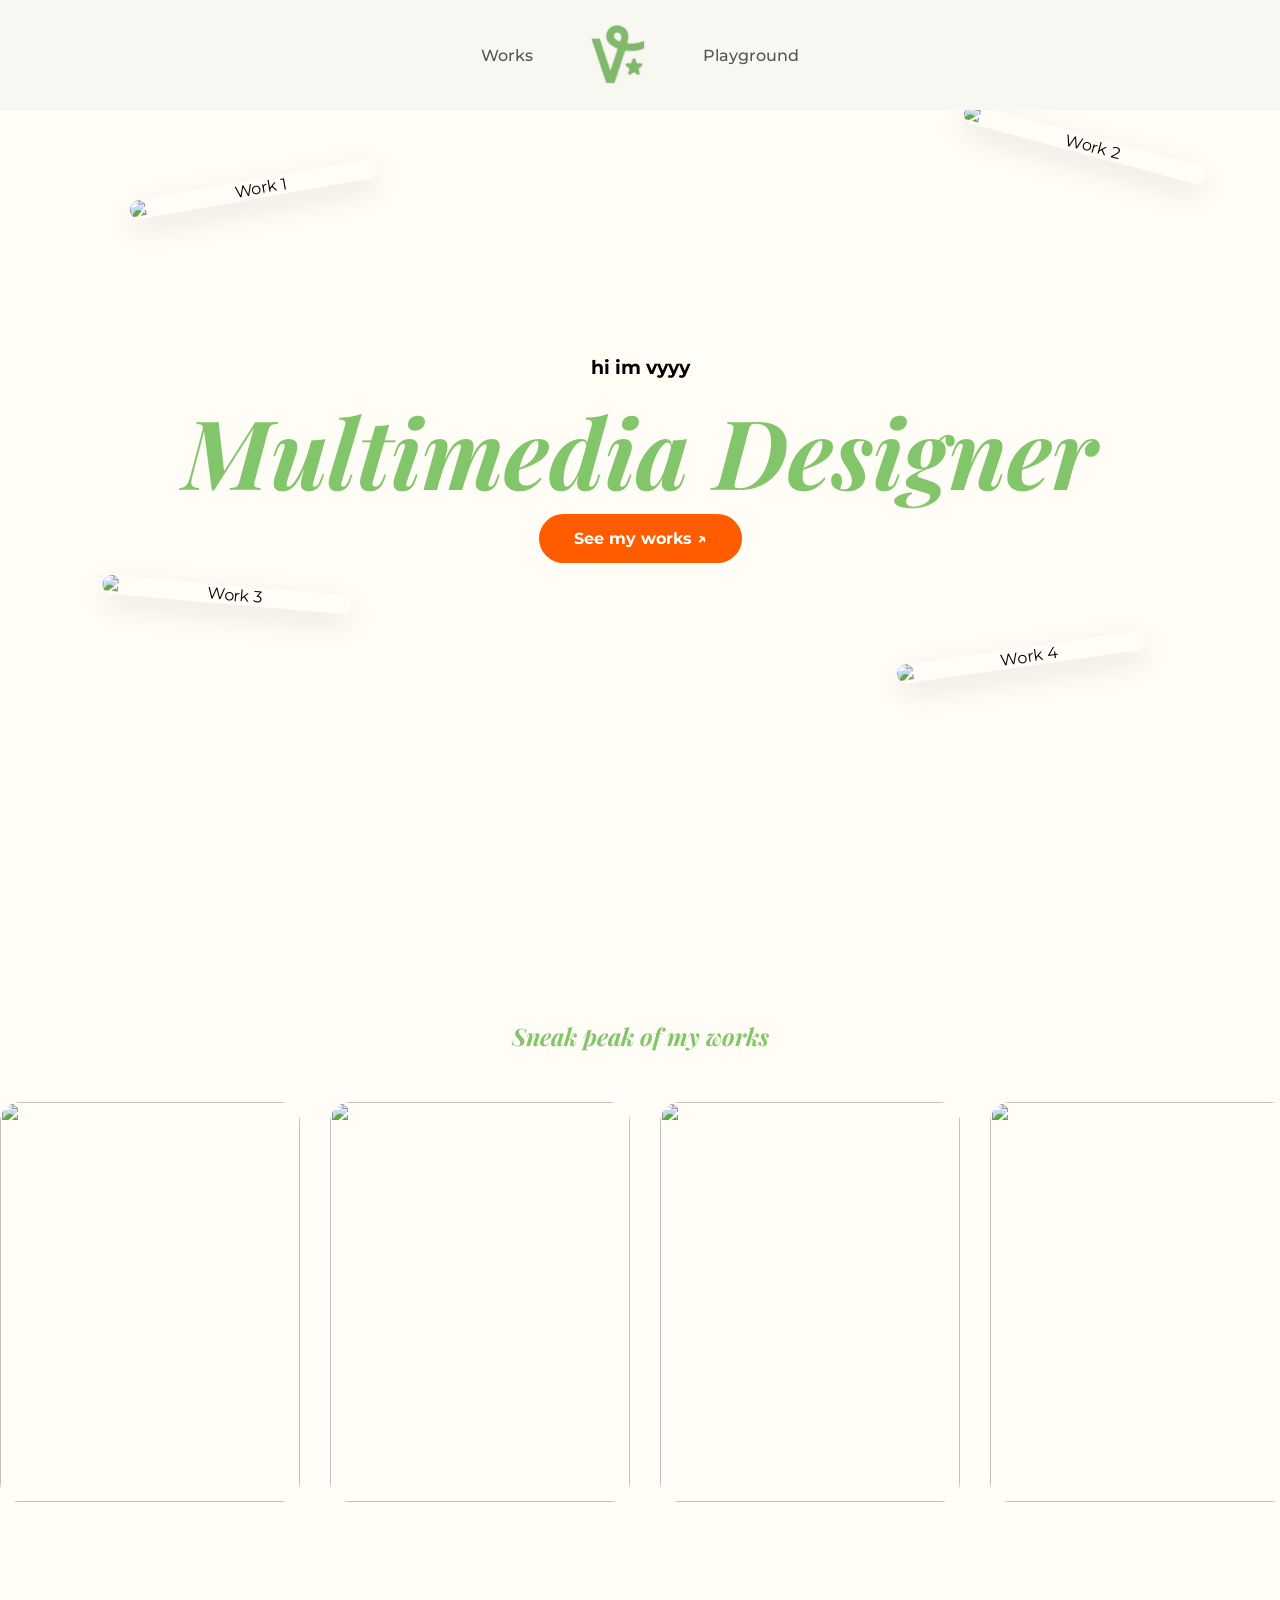
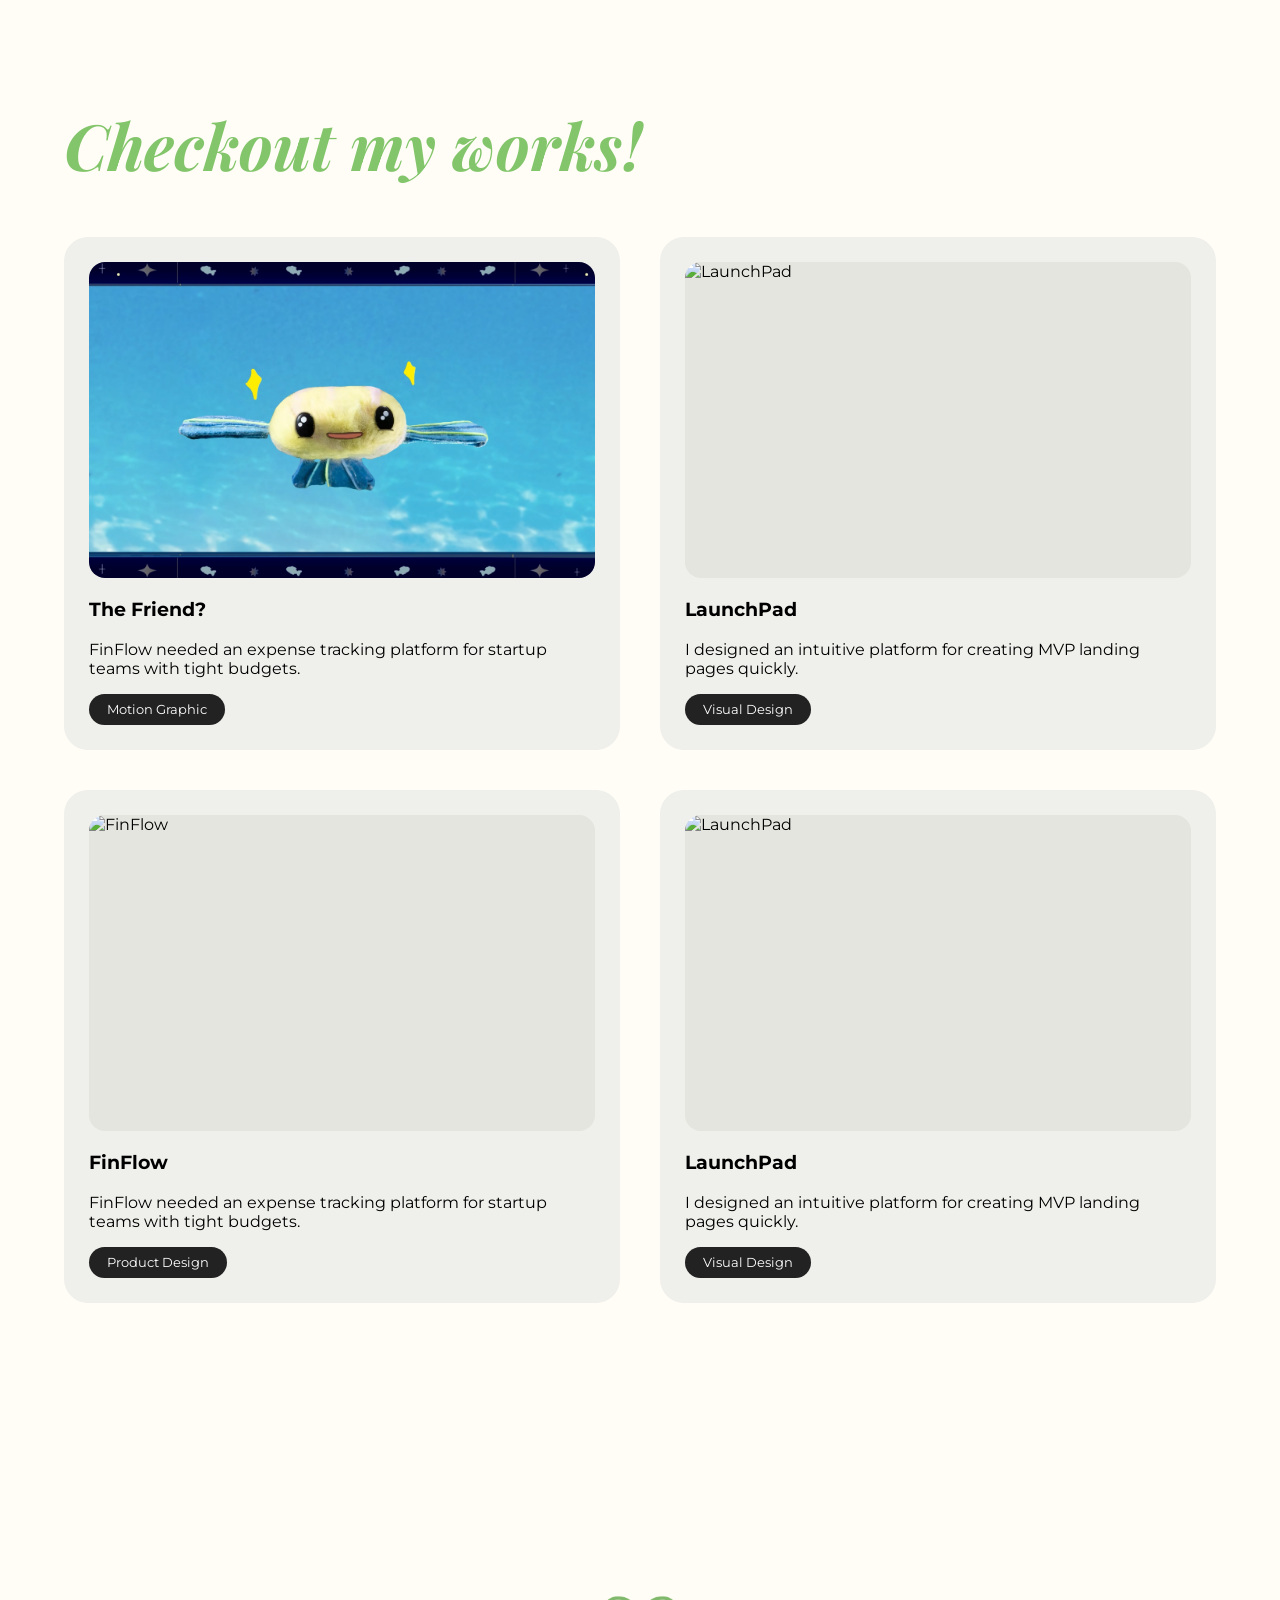
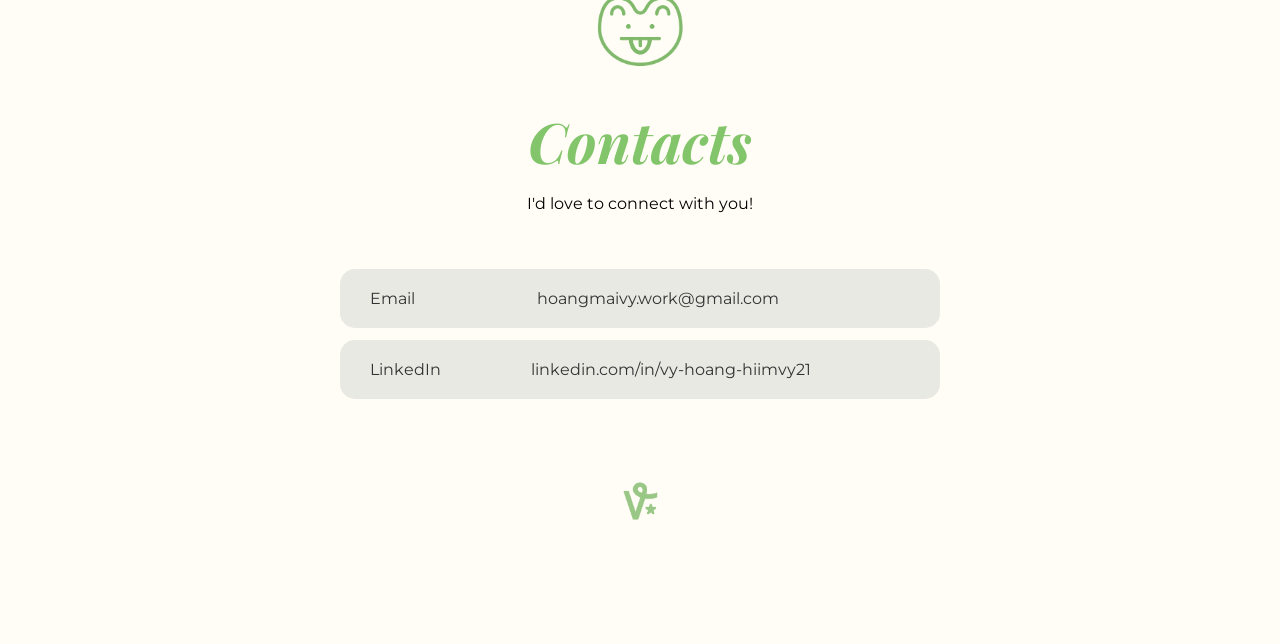
==== commit abb68871: "Add files via upload" ====
--- a/index.html
+++ b/index.html
@@ -59,8 +59,7 @@
     <!-- 3. DESIGN IN ACTION -->
     <section class="projects-section" id="projects">
         <div class="section-header">
-            <h2>Design in action</h2>
-            <p>Crafting functional, stunning products with founders.</p>
+            <h2>Checkout my works!</h2>
         </div>
         <div class="project-grid" id="project-grid">
             <!-- Project 1 -->
@@ -141,4 +140,4 @@
     <!-- Script links -->
     <script src="script.js"></script>
 </body>
-</html>
+</html>
--- a/style.css
+++ b/style.css
@@ -332,6 +332,7 @@
 /* Active State for text only */
 .nav-header a.active:not(:has(.nav-logo)) {
     color: var(--primary-green);
+    text-decoration: underline;
 }
 
 .nav-header a.active:not(:has(.nav-logo))::after {
@@ -467,3 +468,33 @@
     .overview-grid { grid-template-columns: 1fr; gap: 30px; }
     .project-detail-hero h1 { font-size: 3.5rem; }
 }
+
+
+
+/* Responsive Video Container */
+.video-container {
+    position: relative;
+    padding-bottom: 56.25%; /* 16:9 Aspect Ratio */
+    height: 0;
+    overflow: hidden;
+    width: 100%;
+    background: #000; /* Black background while loading */
+}
+
+.video-container iframe {
+    position: absolute;
+    top: 0;
+    left: 0;
+    width: 100%;
+    height: 100%;
+    border: none;
+}
+
+/* Ensure the hero container keeps the rounded corners you have */
+.main-hero-image {
+    width: 100%;
+    margin-top: 50px;
+    border-radius: 30px; /* Matches your project style */
+    overflow: hidden;
+    box-shadow: 0 20px 50px rgba(0,0,0,0.1);
+}
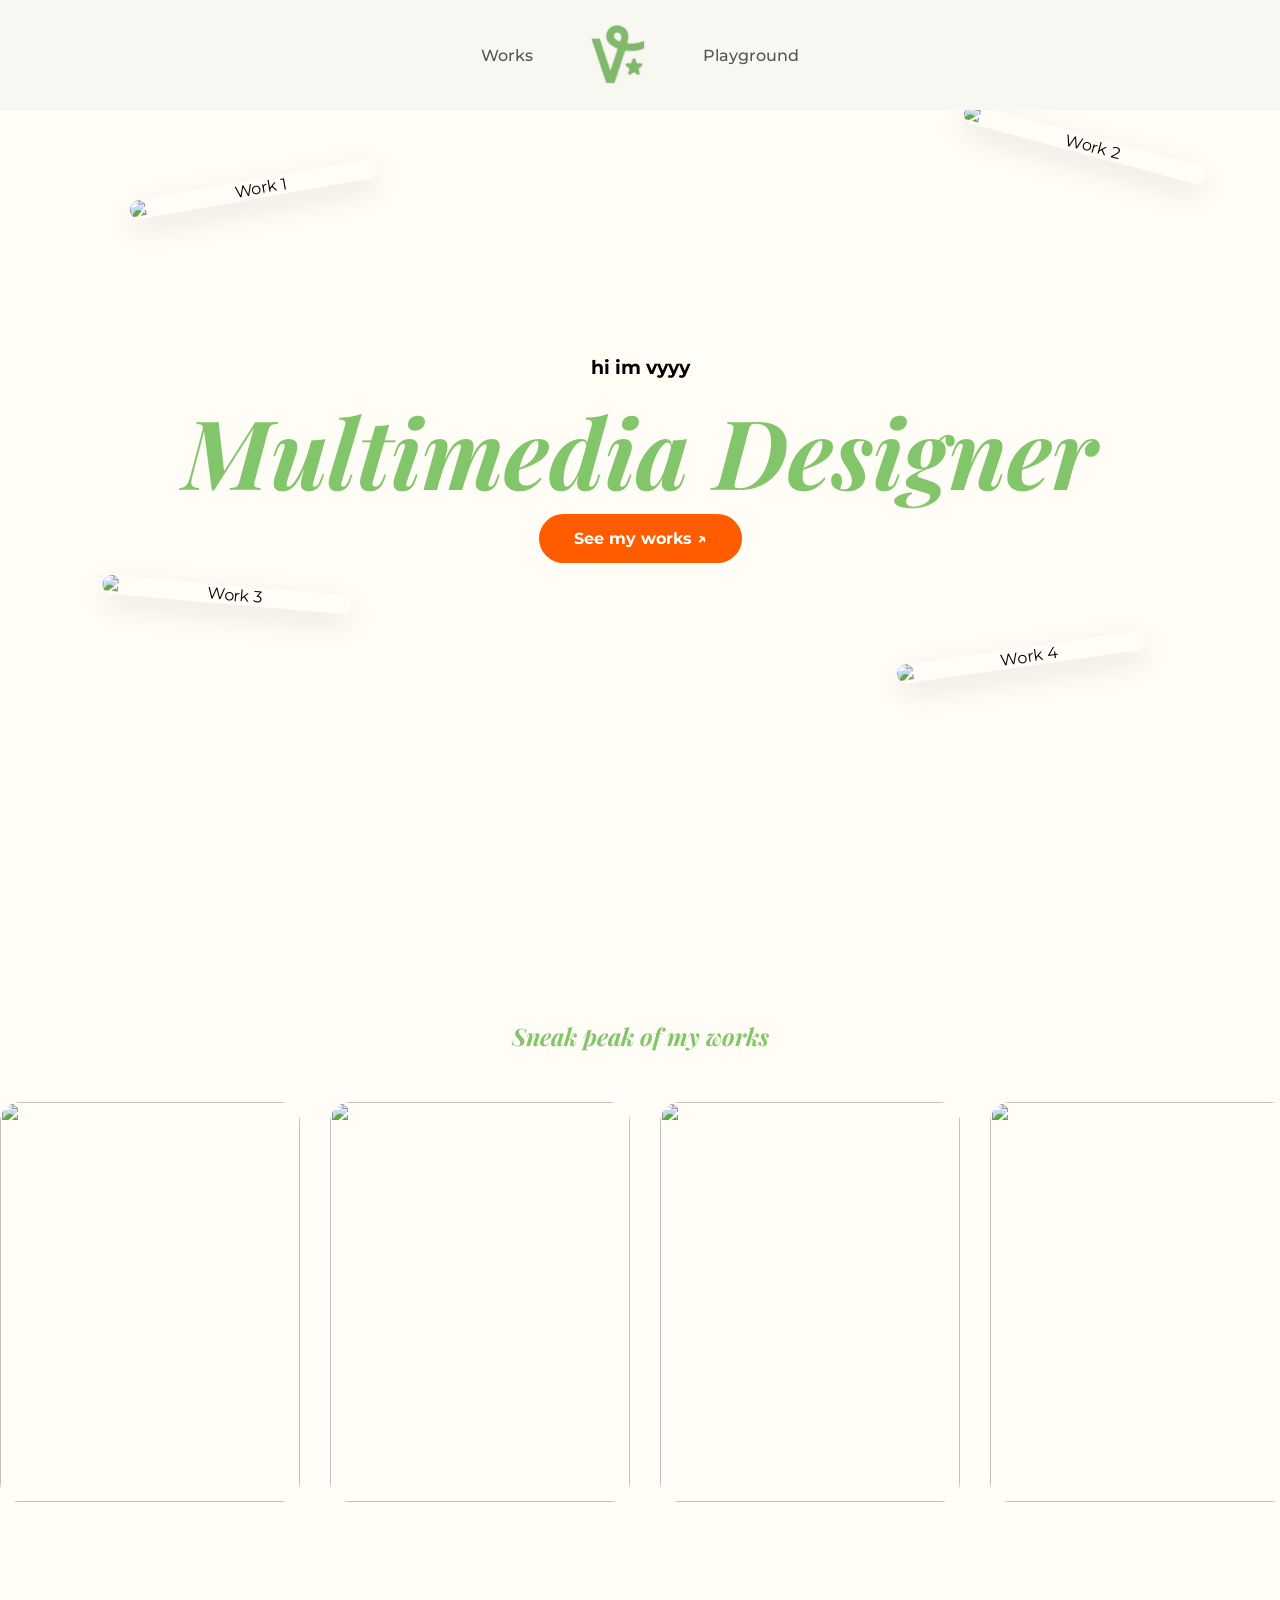
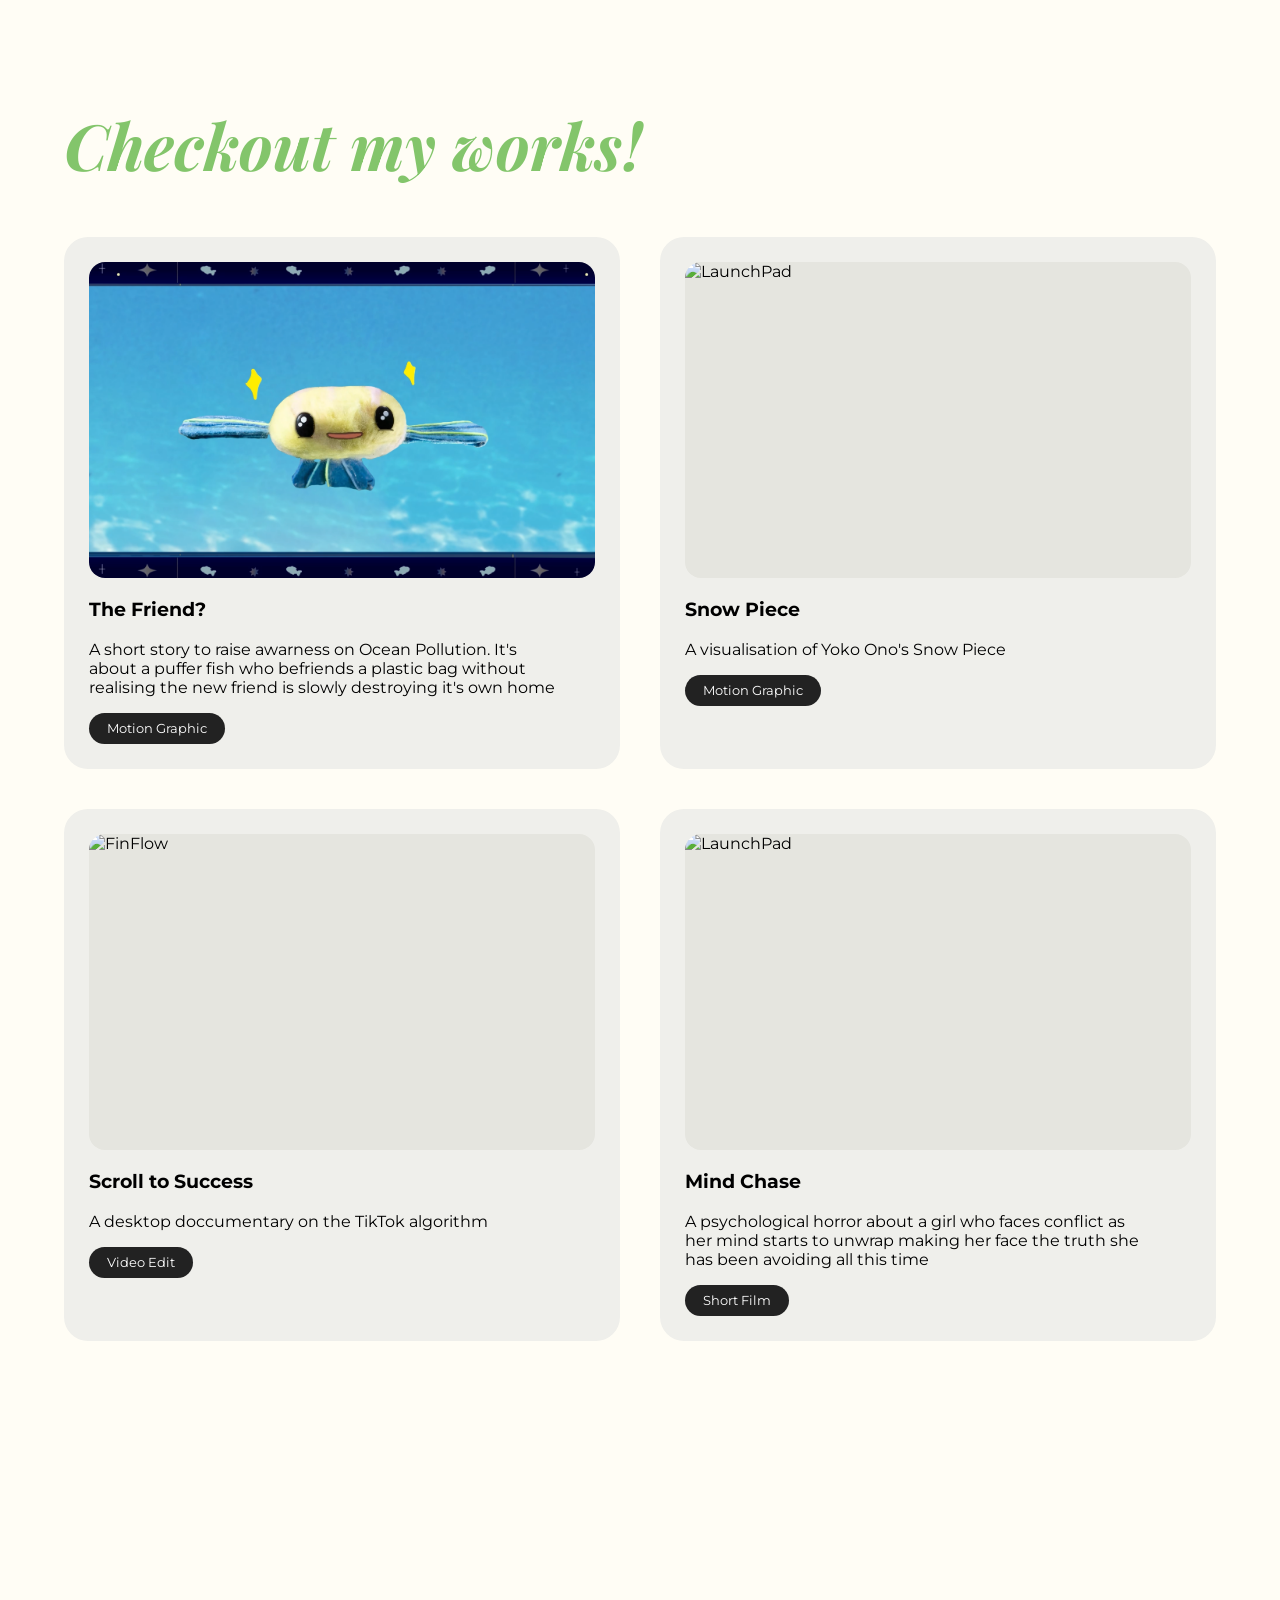
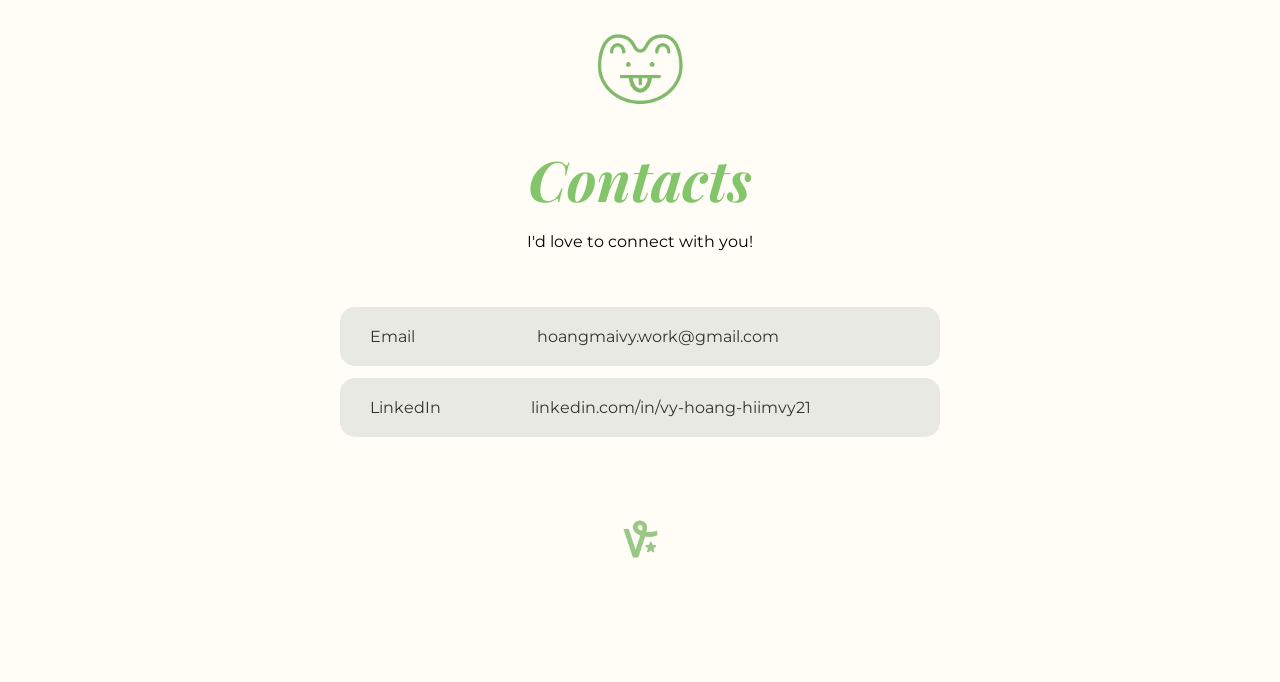
==== commit a3ce01fc: "Update index.html" ====
--- a/index.html
+++ b/index.html
@@ -69,7 +69,9 @@
                     <div class="floating-btn">↗</div>
                 </div>
                 <h3>The Friend?</h3>
-                <p>FinFlow needed an expense tracking platform for startup teams with tight budgets.</p>
+                <p>A short story to raise awarness on Ocean Pollution. 
+                    It's about a puffer fish who befriends a plastic bag
+                    without realising the new friend is slowly destroying it's own home</p>
                 <span class="tag">Motion Graphic</span>
             </a>
             <!-- Project 2 -->
@@ -78,9 +80,9 @@
                     <img src="https://images.unsplash.com/photo-1460925895917-afdab827c52f?q=80&w=800" alt="LaunchPad">
                     <div class="floating-btn">↗</div>
                 </div>
-                <h3>LaunchPad</h3>
-                <p>I designed an intuitive platform for creating MVP landing pages quickly.</p>
-                <span class="tag">Visual Design</span>
+                <h3>Snow Piece</h3>
+                <p>A visualisation of Yoko Ono's Snow Piece</p>
+                <span class="tag">Motion Graphic</span>
             </a>
             <!-- Project 3 -->
             <a href="project-three.html" class="project-card">
@@ -88,9 +90,9 @@
                     <img src="https://images.unsplash.com/photo-1551288049-bebda4e38f71?q=80&w=800" alt="FinFlow">
                     <div class="floating-btn">↗</div>
                 </div>
-                <h3>FinFlow</h3>
-                <p>FinFlow needed an expense tracking platform for startup teams with tight budgets.</p>
-                <span class="tag">Product Design</span>
+                <h3>Scroll to Success</h3>
+                <p>A desktop doccumentary on the TikTok algorithm</p>
+                <span class="tag">Video Edit</span>
             </a>
             <!-- Project 4 -->
             <a href="project-four.html" class="project-card">
@@ -98,9 +100,10 @@
                     <img src="https://images.unsplash.com/photo-1460925895917-afdab827c52f?q=80&w=800" alt="LaunchPad">
                     <div class="floating-btn">↗</div>
                 </div>
-                <h3>LaunchPad</h3>
-                <p>I designed an intuitive platform for creating MVP landing pages quickly.</p>
-                <span class="tag">Visual Design</span>
+                <h3>Mind Chase</h3>
+                <p>A psychological horror about a girl who faces conflict as her mind starts 
+                    to unwrap making her face the truth she has been avoiding all this time</p>
+                <span class="tag">Short Film</span>
             </a>
 
             <!--
@@ -140,4 +143,4 @@
     <!-- Script links -->
     <script src="script.js"></script>
 </body>
-</html>+</html>
--- a/style.css
+++ b/style.css
@@ -61,7 +61,7 @@
 .marquee-section { padding: 100px 0; text-align: center; }
 .marquee-section h2 { font-family: 'Playfair Display', serif; font-style: italic; color: var(--primary-green); margin-bottom: 50px; }
 .marquee { width: 100%; overflow: hidden; display: flex; }
-.marquee-track { display: flex; gap: 30px; animation: scroll 30s linear infinite; min-width: max-content; }
+.marquee-track { display: flex; gap: 30px; animation: scroll 15s linear infinite; min-width: max-content; }
 .marquee-item { width: 300px; height: 400px; border-radius: 20px; overflow: hidden; }
 .marquee-item img { width: 100%; height: 100%; object-fit: cover; }
 @keyframes scroll { from { transform: translateX(0); } to { transform: translateX(-50%); } }
@@ -497,4 +497,4 @@
     border-radius: 30px; /* Matches your project style */
     overflow: hidden;
     box-shadow: 0 20px 50px rgba(0,0,0,0.1);
-}+}
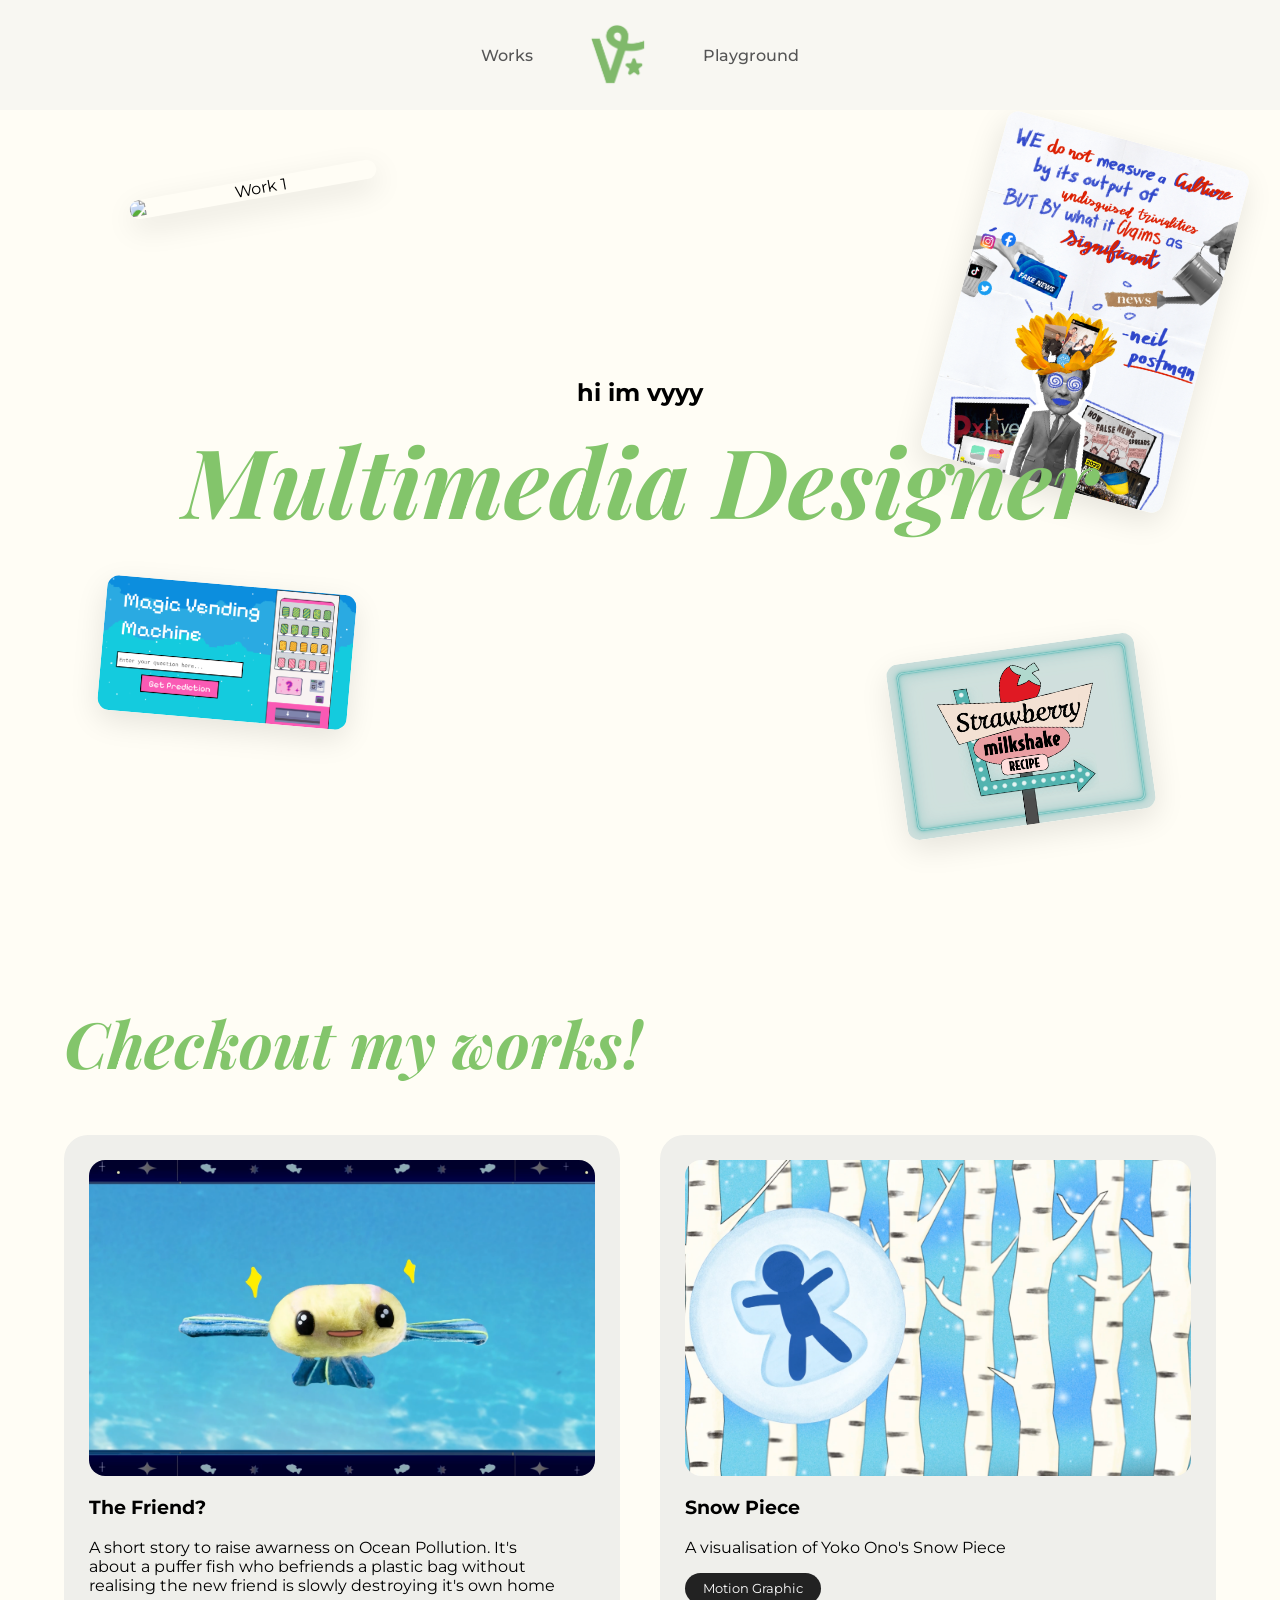
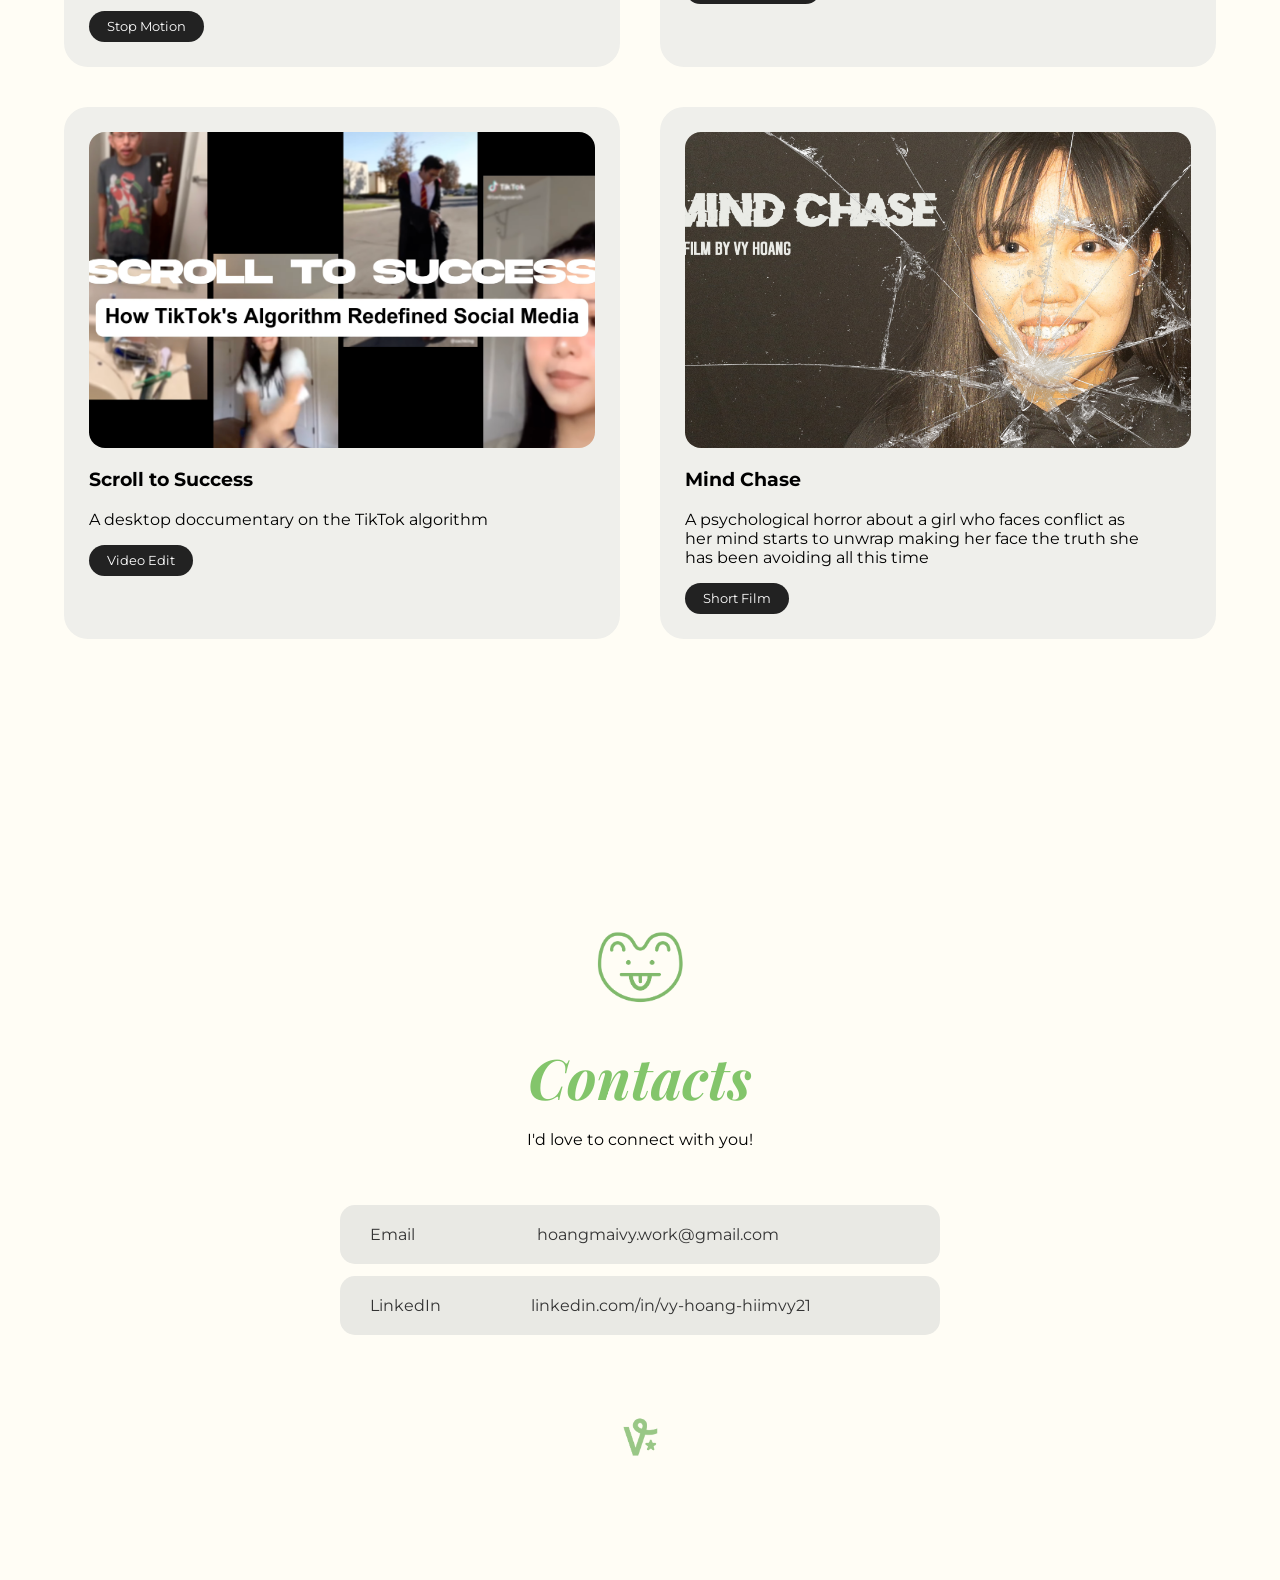
==== commit c59c4646: "Update index.html" ====
--- a/index.html
+++ b/index.html
@@ -24,30 +24,32 @@
         </nav>
 
         <div class="hero-content">
-            <h3>hi im vyyy</h3>
+            <h2>hi im vyyy</h2>
             <h1>Multimedia Designer</h1>
             <!-- <p>startups can count on!</p> -->
-            <a href="works.html" class="cta-button">See my works ↗</a>
+            <!-- <a href="works.html" class="cta-button">See my works ↗</a> -->
         </div>
 
         <!-- Burst Images (Placeholders) -->
         <img src="images/TheFriendBurst.png" class="burst-image img-1" alt="Work 1">
-        <img src="https://images.unsplash.com/photo-1515405299443-8b0bb4283895?q=80&w=400" class="burst-image img-2" alt="Work 2">
-        <img src="https://images.unsplash.com/photo-1549490349-8643362247b5?q=80&w=400" class="burst-image img-3" alt="Work 3">
-        <img src="https://images.unsplash.com/photo-1618005182384-a83a8bd57fbe?q=80&w=400" class="burst-image img-4" alt="Work 4">
+        <img src="images/postman.png" class="burst-image img-2" alt="Work 2">
+        <img src="images/MagicVending.png" class="burst-image img-3" alt="Work 3">
+        <img src="images/Strawberry.png" class="burst-image img-4" alt="Work 4">
     </section>
 
-    <!-- 2. SNEAK PEEK MARQUEE -->
+
+    <!--
+    2. SNEAK PEEK MARQUEE
     <section class="marquee-section">
         <h2>Sneak peak of my works</h2>
         <div class="marquee">
             <div class="marquee-track">
-                <!-- Set 1 -->
+                Set 1 
                 <div class="marquee-item"><img src="https://picsum.photos/400/500?random=1"></div>
                 <div class="marquee-item"><img src="https://picsum.photos/400/600?random=2"></div>
                 <div class="marquee-item"><img src="https://picsum.photos/400/500?random=3"></div>
                 <div class="marquee-item"><img src="https://picsum.photos/400/500?random=4"></div>
-                <!-- Duplicate Set for infinite loop -->
+                Duplicate Set for infinite loop 
                 <div class="marquee-item"><img src="https://picsum.photos/400/500?random=1"></div>
                 <div class="marquee-item"><img src="https://picsum.photos/400/600?random=2"></div>
                 <div class="marquee-item"><img src="https://picsum.photos/400/500?random=3"></div>
@@ -55,6 +57,7 @@
             </div>
         </div>
     </section>
+    -->
 
     <!-- 3. DESIGN IN ACTION -->
     <section class="projects-section" id="projects">
@@ -72,12 +75,12 @@
                 <p>A short story to raise awarness on Ocean Pollution. 
                     It's about a puffer fish who befriends a plastic bag
                     without realising the new friend is slowly destroying it's own home</p>
-                <span class="tag">Motion Graphic</span>
+                <span class="tag">Stop Motion</span>
             </a>
             <!-- Project 2 -->
             <a href="project-two.html" class="project-card">
                 <div class="image-container">
-                    <img src="https://images.unsplash.com/photo-1460925895917-afdab827c52f?q=80&w=800" alt="LaunchPad">
+                    <img src="images/SnowPieceThumb.png" alt="SnowPiece">
                     <div class="floating-btn">↗</div>
                 </div>
                 <h3>Snow Piece</h3>
@@ -87,7 +90,7 @@
             <!-- Project 3 -->
             <a href="project-three.html" class="project-card">
                 <div class="image-container">
-                    <img src="https://images.unsplash.com/photo-1551288049-bebda4e38f71?q=80&w=800" alt="FinFlow">
+                    <img src="images/ScrollThumb.png" alt="ScrollToSuccess">
                     <div class="floating-btn">↗</div>
                 </div>
                 <h3>Scroll to Success</h3>
@@ -97,7 +100,7 @@
             <!-- Project 4 -->
             <a href="project-four.html" class="project-card">
                 <div class="image-container">
-                    <img src="https://images.unsplash.com/photo-1460925895917-afdab827c52f?q=80&w=800" alt="LaunchPad">
+                    <img src="images/Mind Chase thumbnail.png" alt="MindChase">
                     <div class="floating-btn">↗</div>
                 </div>
                 <h3>Mind Chase</h3>
--- a/style.css
+++ b/style.css
@@ -396,8 +396,8 @@
 
 .overview-grid {
     display: grid;
-    grid-template-columns: 1fr 2fr;
-    gap: 60px;
+    grid-template-columns: 2fr 2fr;
+    /* gap: 60px; */
 }
 
 .meta-info {
@@ -456,12 +456,13 @@
 
 .project-pagination a {
     text-decoration: none;
-    color: #888;
+    color: #000000;
     font-weight: 500;
     transition: color 0.3s;
-}
-
-.project-pagination a:hover { color: #222; }
+    font-size: 25px;
+}
+
+.project-pagination a:hover { color: var(--primary-green)}
 
 /* Responsive adjustments */
 @media (max-width: 768px) {
@@ -479,6 +480,7 @@
     overflow: hidden;
     width: 100%;
     background: #000; /* Black background while loading */
+    border-radius: 30px; /* Matches your project style */
 }
 
 .video-container iframe {
@@ -498,3 +500,27 @@
     overflow: hidden;
     box-shadow: 0 20px 50px rgba(0,0,0,0.1);
 }
+
+
+
+.pdf-slideshow-container {
+    width: 100%;
+    max-width: 1000px; /* Adjust to match your content width */
+    margin: 40px auto;
+    border-radius: 24px;
+    overflow: hidden; /* Clips the iframe corners */
+    box-shadow: 0 20px 50px rgba(0,0,0,0.1);
+    background: #000; /* Loading state background */
+}
+
+.pdf-slideshow-container iframe {
+    display: block;
+}
+
+.caption {
+    text-align: center;
+    color: #000000;
+    font-size: 1.2rem;
+    margin-top: 0.1rem;
+    margin-bottom: 3rem;
+}
